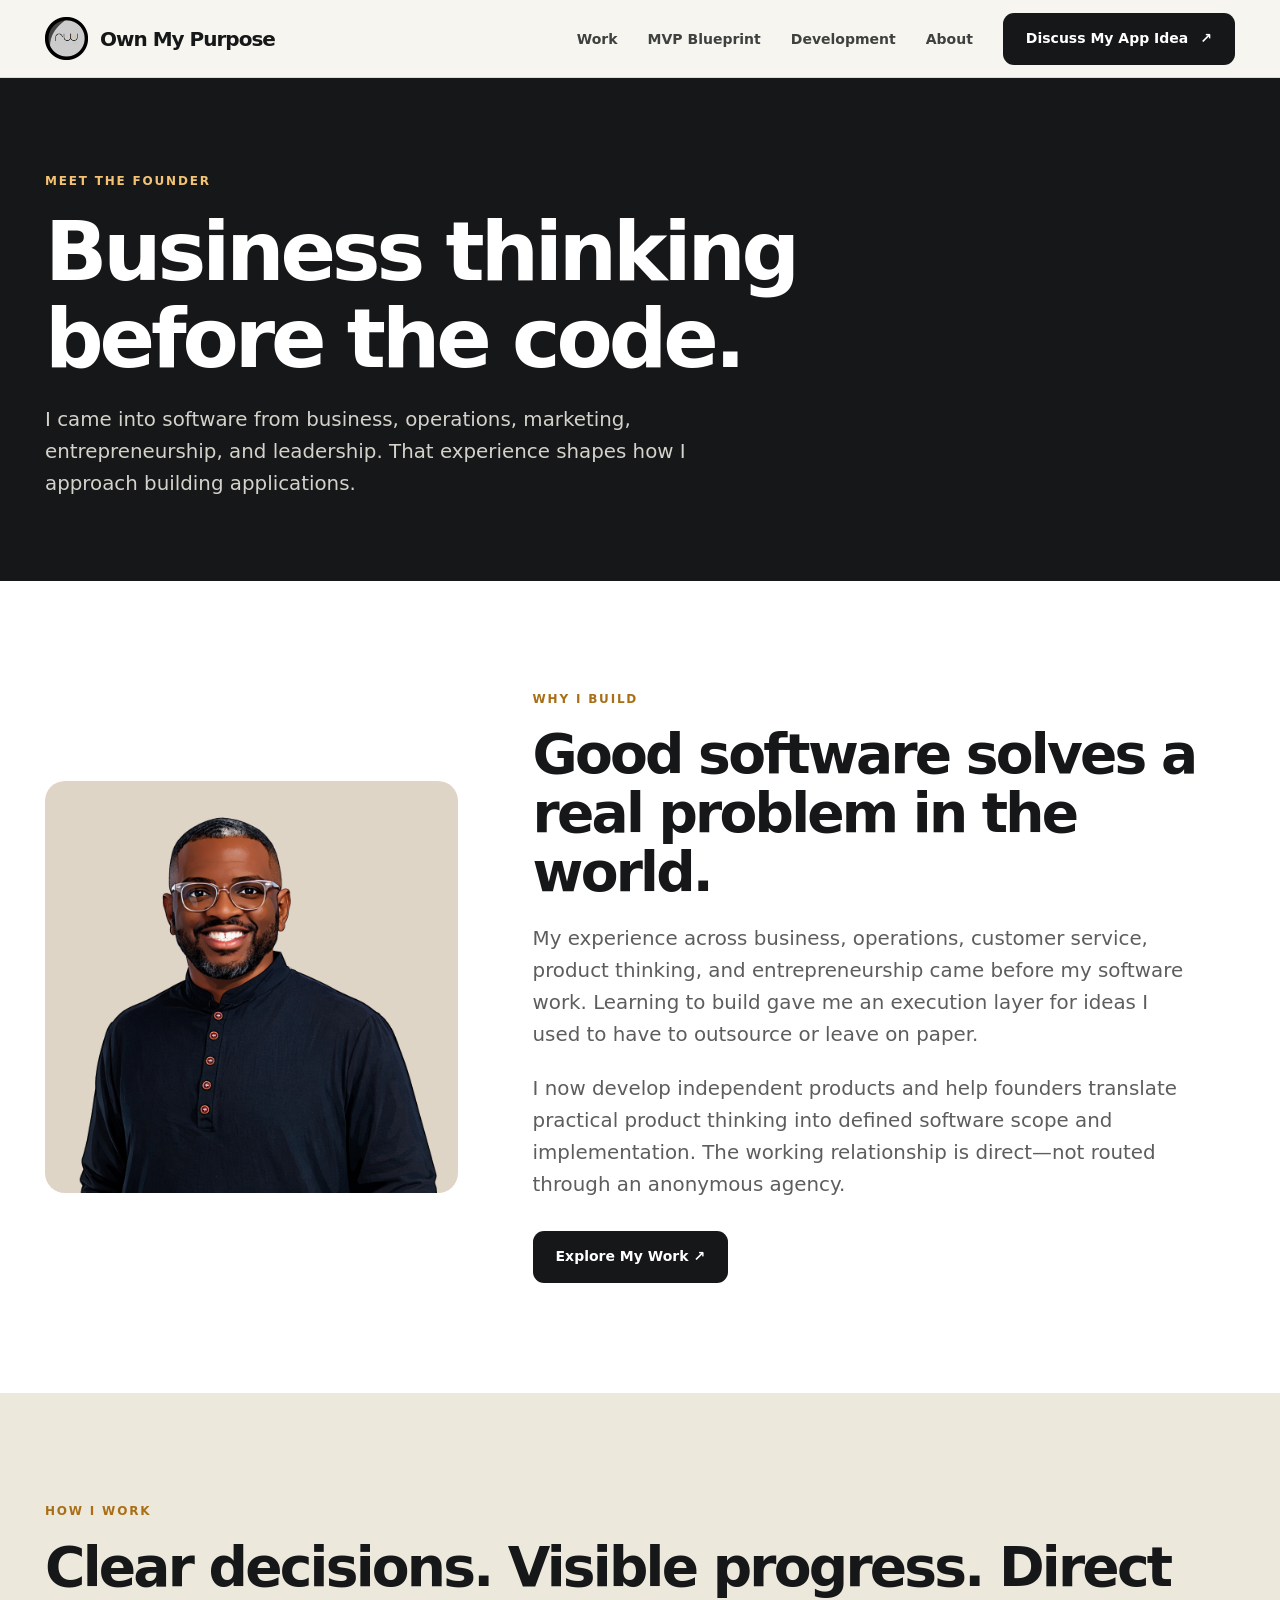
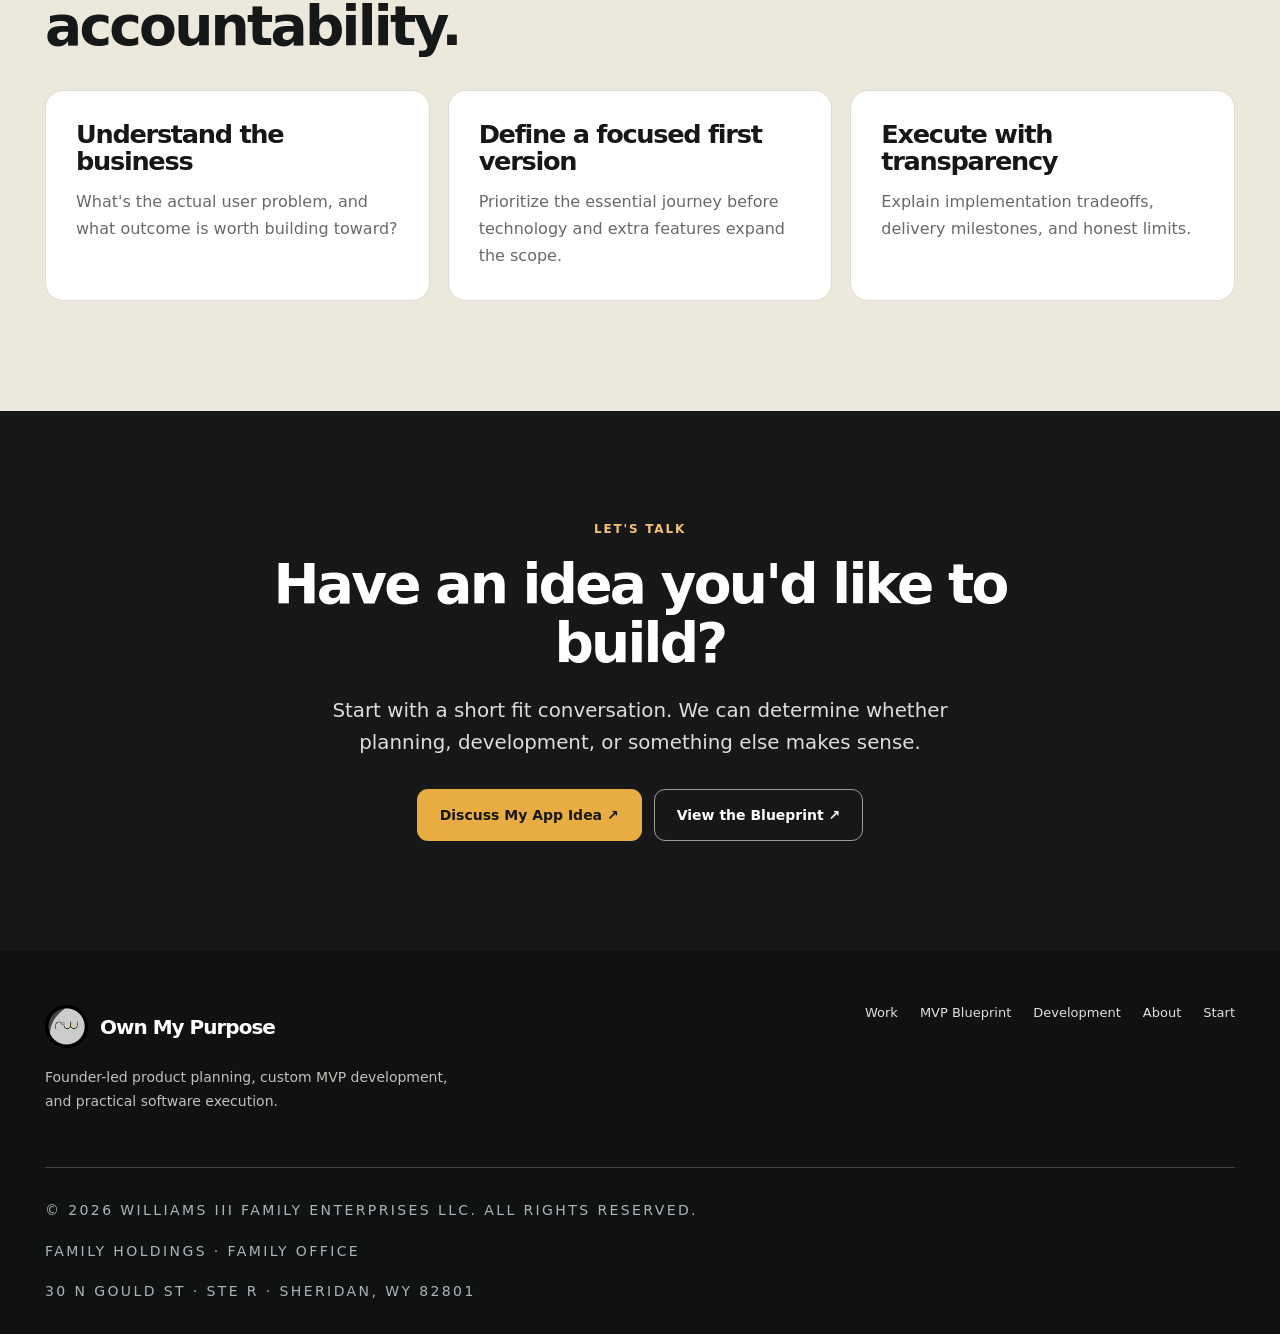
==== about/index.html @ d9aa2606 "feat: add Williams III Family Enterprises legal footer across all pages" ====
<!doctype html>
<html lang="en"><head>
<meta charset="utf-8"><meta name="viewport" content="width=device-width, initial-scale=1">
<title>About the Own My Purpose Founder | Own My Purpose</title><meta name="description" content="Business-oriented software product builder with experience in entrepreneurship, operations, marketing and technical execution.">
<link rel="canonical" href="https://ownmypurpose.io/about/">
<meta property="og:type" content="website"><meta property="og:title" content="About the Own My Purpose Founder | Own My Purpose">
<meta property="og:description" content="Business-oriented software product builder with experience in entrepreneurship, operations, marketing and technical execution."><meta property="og:url" content="https://ownmypurpose.io/about/">
<meta property="og:image" content="https://ownmypurpose.io/images/ownmypurpose-social-preview.png">
<meta property="og:image:alt" content="Own My Purpose software portfolio preview">
<meta name="twitter:card" content="summary_large_image"><meta name="theme-color" content="#161718">
<link rel="icon" type="image/png" href="/images/ownmypurpose-favicon.png"><link rel="apple-touch-icon" href="/images/ownmypurpose-favicon.png">
<link rel="stylesheet" href="/assets/site.css"><script defer src="/assets/site.js"></script></head>
<body><a href="#main" class="skip">Skip to content</a>
<header class="site-header"><div class="wrap header-inner"><a href="/" class="brand" aria-label="Own My Purpose home"><img src="/images/rwiii logo.png" alt="" width="43" height="43">Own My Purpose</a>
<button type="button" class="menu-toggle" aria-controls="main-nav" aria-label="Open navigation" aria-expanded="false" data-menu-toggle>☰</button>
<nav class="nav-links" id="main-nav" data-nav aria-label="Main navigation"><a href="/work/">Work</a><a href="/mvp-blueprint/">MVP Blueprint</a><a href="/mvp-development/">Development</a><a href="/about/" aria-current="page">About</a><a class="button button--dark" href="/start/" data-event="primary_cta_click">Discuss My App Idea <span aria-hidden="true">↗</span></a></nav>
</div></header><main id="main"><section class="page-hero"><div class="wrap"><p class="eyebrow eyebrow--light">Meet the founder</p><h1>Business thinking before the code.</h1><p class="lead lead--light">I came into software from business, operations, marketing, entrepreneurship, and leadership. That experience shapes how I approach building applications.</p></div></section><section class="section section--white"><div class="wrap founder-split"><div class="founder-photo" style="background:#dfd5c7"><img src="/images/Rob Cartoon 1024x1024.png" alt="Illustrated portrait of the Own My Purpose founder" width="1024" height="1024"></div><div><p class="eyebrow">Why I build</p><h2>Good software solves a real problem in the world.</h2><p class="lead">My experience across business, operations, customer service, product thinking, and entrepreneurship came before my software work. Learning to build gave me an execution layer for ideas I used to have to outsource or leave on paper.</p><p class="lead">I now develop independent products and help founders translate practical product thinking into defined software scope and implementation. The working relationship is direct—not routed through an anonymous agency.</p><div class="actions"><a class="button button--dark" href="/work/">Explore My Work ↗</a></div></div></div></section><section class="section section--cream"><div class="wrap"><p class="eyebrow">How I work</p><h2>Clear decisions. Visible progress. Direct accountability.</h2><div class="grid-3" style="margin-top:34px"><article class="panel"><h3>Understand the business</h3><p>What's the actual user problem, and what outcome is worth building toward?</p></article><article class="panel"><h3>Define a focused first version</h3><p>Prioritize the essential journey before technology and extra features expand the scope.</p></article><article class="panel"><h3>Execute with transparency</h3><p>Explain implementation tradeoffs, delivery milestones, and honest limits.</p></article></div></div></section><section class="final-cta"><div class="wrap"><p class="eyebrow eyebrow--light">Let's talk</p><h2>Have an idea you'd like to build?</h2><p class="lead lead--light" style="margin-inline:auto">Start with a short fit conversation. We can determine whether planning, development, or something else makes sense.</p><div class="actions"><a class="button button--gold" href="/start/">Discuss My App Idea ↗</a><a class="button button--line" href="/mvp-blueprint/">View the Blueprint ↗</a></div></div></section></main><footer class="footer"><div class="wrap"><div class="footer-top"><div><a href="/" class="brand"><img src="/images/rwiii logo.png" alt="" width="43" height="43">Own My Purpose</a><p>Founder-led product planning, custom MVP development, and practical software execution.</p></div><nav class="footer-nav" aria-label="Footer navigation"><a href="/work/">Work</a><a href="/mvp-blueprint/">MVP Blueprint</a><a href="/mvp-development/">Development</a><a href="/about/">About</a><a href="/start/">Start</a></nav></div><div class="footer-legal" aria-label="Company legal information"><p>© 2026 WILLIAMS III FAMILY ENTERPRISES LLC. ALL RIGHTS RESERVED.</p><p>FAMILY HOLDINGS · FAMILY OFFICE</p><p>30 N GOULD ST · STE R · SHERIDAN, WY 82801</p></div></div></footer></body></html>
---- assets/site.css ----
:root{color-scheme:light;--ink:#161718;--coal:#222426;--muted:#686a69;--paper:#f7f5ef;--cream:#ede8dc;--white:#fff;--gold:#e8ac42;--gold-dark:#a86f16;--line:#dddcd5;--radius:18px;--max:1190px}
*{box-sizing:border-box}html{scroll-behavior:smooth}body{margin:0;background:var(--paper);color:var(--ink);font-family:Inter,"Segoe UI",system-ui,-apple-system,sans-serif;-webkit-font-smoothing:antialiased}a{color:inherit}img{max-width:100%;display:block}button,input,select,textarea{font:inherit}button,a{-webkit-tap-highlight-color:transparent}button{cursor:pointer}.wrap{width:min(var(--max),calc(100% - 56px));margin-inline:auto}.skip{position:absolute;left:12px;top:-100px;background:var(--gold);padding:10px;z-index:100}.skip:focus{top:12px}
.site-header{background:rgba(247,245,239,.97);border-bottom:1px solid var(--line);position:sticky;top:0;z-index:40;backdrop-filter:blur(16px)}.header-inner{min-height:77px;display:flex;align-items:center;gap:24px;justify-content:space-between}.brand{text-decoration:none;display:inline-flex;align-items:center;gap:12px;font-weight:850;letter-spacing:-.05em;white-space:nowrap;font-size:20px}.brand img{width:43px;height:43px;object-fit:contain}.nav-links{display:flex;align-items:center;gap:30px}.nav-links>a:not(.button){text-decoration:none;font-size:14px;font-weight:660;color:#3f4140}.nav-links>a:hover:not(.button){color:var(--gold-dark)}.menu-toggle{display:none;background:transparent;border:1px solid var(--line);border-radius:11px;min-height:43px;min-width:43px}
.button{display:inline-flex;align-items:center;justify-content:center;gap:12px;min-height:52px;padding:12px 22px;border-radius:11px;text-decoration:none;font-weight:800;font-size:14px;border:1px solid transparent;transition:transform .2s,background .2s,border-color .2s,box-shadow .2s;line-height:1.25;text-align:center}.button:hover{transform:translateY(-2px)}.button:focus-visible,.menu-toggle:focus-visible,a:focus-visible,summary:focus-visible{outline:3px solid #c08a33;outline-offset:3px}.button--gold{background:var(--gold);color:#161718}.button--gold:hover{background:#f0bb5b;box-shadow:0 12px 24px #0002}.button--dark{background:var(--ink);color:white}.button--line{border-color:#9e9c96;background:transparent;color:inherit}.button--small{min-height:43px;padding:9px 16px;font-size:13px}.text-link{font-size:14px;font-weight:750;text-decoration:none;border-bottom:1px solid currentColor;display:inline-flex;gap:8px;padding-bottom:4px}.text-link:hover{color:var(--gold-dark)}
.eyebrow{font-size:12px;line-height:1.4;font-weight:850;letter-spacing:.15em;text-transform:uppercase;color:var(--gold-dark);margin:0 0 18px}.eyebrow--light{color:#f3c373}.headline{font-size:clamp(3.3rem,7vw,6.1rem);letter-spacing:-.071em;line-height:.99;max-width:870px;font-weight:870;margin:0}.headline .accent{color:var(--gold)}h1,h2,h3{letter-spacing:-.05em;margin:0;line-height:1.07}h2{font-size:clamp(2.1rem,4.3vw,3.9rem);font-weight:830}h3{font-size:clamp(1.28rem,2vw,1.65rem);font-weight:800}p{line-height:1.67}.lead{font-size:clamp(1.05rem,1.55vw,1.24rem);line-height:1.62;max-width:660px;color:#5c5e5c;margin:21px 0 0}.lead--light{color:#dddcd7}.fine{font-size:13px;color:var(--muted);line-height:1.55}.fine--light{color:#c4c3be}.actions{display:flex;gap:12px;flex-wrap:wrap;align-items:center;margin-top:30px}.section{padding:110px 0}.section--white{background:var(--white)}.section--cream{background:var(--cream)}.section--dark{background:var(--ink);color:white}.section-head{display:flex;justify-content:space-between;align-items:end;gap:35px;margin-bottom:36px}.section-head .lead{max-width:480px}.section-intro{max-width:810px;margin-bottom:38px}.section-intro .lead{max-width:720px}.muted{color:var(--muted)}.kicker-line{height:1px;background:var(--line);margin:28px 0}.pill{display:inline-flex;align-items:center;gap:7px;font-weight:750;border-radius:100px;background:#282c2c;padding:8px 12px;color:#f5eee2;font-size:12px}
.hero{background:var(--ink);color:white;position:relative;overflow:hidden;padding:106px 0 94px}.hero:before{content:"";position:absolute;width:660px;height:660px;right:-250px;top:-240px;border:1px solid #e9b75938;border-radius:50%;box-shadow:0 0 0 120px #e9b75908,0 0 0 240px #e9b75905;pointer-events:none}.hero-inner{position:relative;display:grid;grid-template-columns:1.15fr .85fr;align-items:center;gap:70px}.hero .headline{font-size:clamp(3.5rem,6.1vw,6.25rem)}.hero .lead{color:#c3c4c0}.hero .fine{margin-top:16px}.hero-proof{margin-top:36px;border-top:1px solid #474746;padding-top:18px;color:#dbd8d0;font-size:13px;display:flex;gap:20px;flex-wrap:wrap}.hero-proof strong{color:white}.hero-art{position:relative;min-height:535px;display:flex;align-items:center;justify-content:center}.art-frame{width:100%;border:1px solid #575550;border-radius:19px;background:linear-gradient(165deg,#313335,#202222 65%);box-shadow:0 35px 75px #0007;overflow:hidden;transform:rotate(2deg)}.art-toolbar{height:42px;border-bottom:1px solid #4a4c4b;display:flex;align-items:center;gap:7px;padding:0 20px}.art-dot{width:8px;height:8px;border-radius:100%;background:#777b78}.art-dot:nth-child(1){background:#df816a}.art-dot:nth-child(2){background:#e9c276}.art-dot:nth-child(3){background:#7cb89b}.art-content{padding:26px}.art-card{padding:17px;background:#eae9e1;color:#202223;border-radius:10px;box-shadow:0 15px 30px #0004}.art-card--gold{background:#f1b74f}.art-title{font-size:14px;font-weight:850;letter-spacing:-.02em}.art-caption{font-size:11px;opacity:.68;margin:5px 0 0}.art-stack{display:grid;grid-template-columns:repeat(2,1fr);gap:10px;margin-top:10px}.art-bar{height:7px;background:#d0cec7;border-radius:8px;margin-top:11px}.art-bar.short{width:57%}.art-bars{display:flex;align-items:end;gap:9px;height:83px;margin-top:12px}.art-bars span{background:#cf9442;flex:1;border-radius:6px 6px 2px 2px}.art-bars span:nth-child(1){height:33%}.art-bars span:nth-child(2){height:58%}.art-bars span:nth-child(3){height:42%}.art-bars span:nth-child(4){height:86%}.art-bars span:nth-child(5){height:68%}.art-bars span:nth-child(6){height:100%}.art-floating{position:absolute;right:-20px;bottom:16px;background:var(--gold);color:var(--ink);padding:15px 20px;border-radius:10px;font-weight:850;box-shadow:0 12px 30px #0006;font-size:13px;transform:rotate(-4deg)}.art-label{font-size:11px;font-weight:700;text-transform:uppercase;letter-spacing:.13em;color:#d3c7a9;margin-bottom:13px}
.grid-3{display:grid;grid-template-columns:repeat(3,minmax(0,1fr));gap:18px}.grid-2{display:grid;grid-template-columns:repeat(2,minmax(0,1fr));gap:22px}.panel{border:1px solid var(--line);border-radius:var(--radius);background:white;padding:30px;min-width:0}.panel .num{font-size:12px;font-weight:850;color:var(--gold-dark);letter-spacing:.1em;margin-bottom:22px}.panel p{color:var(--muted);margin:14px 0 0}.panel--dark{background:#2a2c2b;border-color:#4d4e4b;color:white}.panel--dark p{color:#c7c8c3}.icon-square{width:45px;height:45px;display:grid;place-items:center;border-radius:12px;background:#f7ebd1;color:#664716;font-size:23px;margin-bottom:22px}.feature-list{padding:0;margin:24px 0;list-style:none}.feature-list li{padding:10px 0 10px 24px;position:relative;border-bottom:1px solid #e9e6df;font-size:15px}.feature-list li:before{content:"✓";position:absolute;left:0;color:#98651c;font-weight:900}
.quote-section{background:#efe8d7}.quote-card{display:flex;justify-content:space-between;gap:45px;align-items:center}.quote-card .lead{max-width:540px}
.work-grid{display:grid;grid-template-columns:repeat(3,minmax(0,1fr));gap:20px}.work-card{background:#fff;border:1px solid var(--line);border-radius:20px;overflow:hidden;display:flex;flex-direction:column}.work-visual{min-height:250px;padding:22px;display:flex;align-items:center;justify-content:center;position:relative;overflow:hidden}.work-visual--cleanr{background:#dcece3}.work-visual--paws{background:#e9dfd1}.work-visual--kinex{background:#262d36}.work-visual--knt{background:#dce9f6}.work-visual--maatra{background:#e7ecf2}.work-visual--re{background:#e6e5e0}.ui-sample{background:#fff;border:1px solid #cccfc8;padding:17px;border-radius:13px;width:100%;max-width:270px;box-shadow:0 24px 45px #0002;transform:rotate(-3deg)}.ui-sample--dark{background:#343d47;color:#fff;border-color:#475361;transform:rotate(2deg)}.ui-sample .mini-eyebrow{font-size:10px;font-weight:900;letter-spacing:.1em;text-transform:uppercase;color:#a3752c}.ui-sample--dark .mini-eyebrow{color:#f1c16e}.ui-sample .mini-title{font-size:17px;font-weight:850;line-height:1.15;margin:8px 0 14px;letter-spacing:-.03em}.ui-sample .mini-line{height:8px;background:#e3e4df;border-radius:10px;margin:7px 0}.ui-sample--dark .mini-line{background:#505d67}.ui-sample .mini-line:last-child{width:68%}.ui-sample .mini-row{border-top:1px solid #ddd;padding-top:12px;margin-top:14px;display:flex;gap:8px}.ui-sample .mini-tag{border-radius:7px;background:#e9b759;padding:6px 9px;font-size:10px;font-weight:800;color:#232323}.visual-disclaimer{position:absolute;bottom:9px;right:11px;font-size:10px;color:#434b48;background:#ffffffb3;border-radius:5px;padding:4px 6px}.work-visual--kinex .visual-disclaimer{color:white;background:#0007}.work-body{padding:27px;display:flex;flex:1;flex-direction:column}.work-body h3{margin:12px 0}.work-body p{font-size:15px;color:var(--muted);margin:0 0 22px}.work-body .text-link{margin-top:auto;align-self:flex-start}.work-type{font-size:11px;letter-spacing:.13em;text-transform:uppercase;font-weight:850;color:#916223}.work-tags{display:flex;gap:7px;flex-wrap:wrap;margin-top:15px}.work-tags span{font-size:11px;border:1px solid var(--line);border-radius:8px;padding:6px 8px;color:#5d5e5a}
.offer-layout{display:grid;grid-template-columns:1fr 1fr;gap:36px;align-items:center}.price-panel{background:#fff;border:1px solid #d1cec4;border-radius:23px;padding:36px;box-shadow:0 25px 65px #2b241314}.price{font-size:clamp(3.2rem,6vw,5.5rem);font-weight:900;letter-spacing:-.075em;line-height:1.1;margin:8px 0}.offer-band{background:var(--gold);color:#231d13;font-weight:850;display:inline-block;font-size:11px;letter-spacing:.08em;text-transform:uppercase;border-radius:40px;padding:8px 13px}.offer-actions{margin-top:23px}.price-panel .fine{margin-top:14px}.steps{display:grid;grid-template-columns:repeat(4,minmax(0,1fr));gap:24px;counter-reset:step}.step{padding-top:20px;border-top:2px solid #c0bdb4}.step .step-num{font-size:15px;color:var(--gold-dark);font-weight:850}.step h3{font-size:25px;margin:18px 0 10px}.step p{font-size:15px;color:var(--muted)}
.founder-split{display:grid;grid-template-columns:.74fr 1.26fr;gap:75px;align-items:center}.founder-photo{background:#3a3937;border-radius:20px;min-height:410px;overflow:hidden;display:flex;align-items:end;justify-content:center}.founder-photo img{width:100%;height:100%;max-height:520px;object-fit:contain;object-position:center bottom}.founder-points{display:grid;grid-template-columns:1fr 1fr;gap:12px;margin-top:24px}.founder-points span{padding:13px 14px;border:1px solid #636362;border-radius:10px;font-size:13px;color:#f6efe4}
.faq-list{max-width:850px;margin:35px auto 0}.faq-list details{border-bottom:1px solid var(--line);padding:20px 0}.faq-list summary{cursor:pointer;list-style:none;display:flex;justify-content:space-between;gap:20px;align-items:center;font-weight:800;font-size:17px;line-height:1.4}.faq-list summary::-webkit-details-marker{display:none}.faq-list summary:after{content:"+";font-size:26px;color:#946420;font-weight:500}.faq-list details[open] summary:after{content:"−"}.faq-list p{color:var(--muted);margin:15px 0 4px;max-width:750px}
.final-cta{text-align:center;padding:110px 0;background:var(--ink);color:white}.final-cta h2{max-width:760px;margin-inline:auto}.final-cta .lead{margin:22px auto 0;color:#ddd}.final-cta .actions{justify-content:center}.footer{background:#101111;color:#c1c1bb;padding:54px 0 30px}.footer-top{display:flex;justify-content:space-between;align-items:start;gap:28px;border-bottom:1px solid #444;padding-bottom:40px}.footer .brand{color:#fff}.footer p{font-size:14px;max-width:410px}.footer-nav{display:flex;gap:22px;flex-wrap:wrap}.footer-nav a{text-decoration:none;color:#e0e0db;font-size:13px}.footer-nav a:hover{color:var(--gold)}.footer-bottom{display:flex;justify-content:space-between;gap:15px;padding-top:24px;font-size:12px}
.page-hero{padding:95px 0 80px;background:var(--ink);color:white}.page-hero h1{font-size:clamp(3.2rem,6.4vw,5.6rem);max-width:940px}.page-hero .lead{color:#d3d2cb}.page-hero--cream{background:var(--cream);color:var(--ink)}.page-hero--cream .lead{color:#5b5e5a}.split{display:grid;grid-template-columns:1fr 1fr;align-items:start;gap:50px}.note-card{background:#f6f1e7;border:1px solid #dfd4c2;border-radius:15px;padding:23px}.note-card p{margin:5px 0 0}.bullet-strong{padding-left:20px}.bullet-strong li{padding-bottom:12px;line-height:1.65}.story-metric{font-size:42px;font-weight:850;letter-spacing:-.05em}.story-label{font-size:13px;text-transform:uppercase;letter-spacing:.1em;color:var(--muted)}
.start-options{display:grid;grid-template-columns:repeat(3,1fr);gap:15px}.start-option{border:1px solid var(--line);border-radius:15px;background:white;padding:24px;display:flex;flex-direction:column}.start-option h3{font-size:22px}.start-option p{color:var(--muted);font-size:14px}.start-option a{margin-top:auto}.form-guide{padding:30px;border:1px solid var(--line);border-radius:16px;background:white}.form-guide ol{line-height:1.8;margin:12px 0 24px;padding-left:22px}.form-guide li{padding:5px 0}.callout{border-left:4px solid var(--gold);padding:16px 22px;background:#f8f3e9;margin-top:22px}.callout p{margin:0;color:#52544f}.case-cols{display:grid;grid-template-columns:1.15fr .85fr;gap:48px}.case-cols h2{font-size:clamp(2rem,3vw,3.1rem)}.case-facts{background:white;border:1px solid var(--line);border-radius:16px;padding:28px}.case-facts div{padding:13px 0;border-bottom:1px solid var(--line)}.case-facts div:last-child{border:0}.case-facts strong{display:block;font-size:13px}.case-facts span{font-size:14px;color:var(--muted)}.inline-pill{font-size:12px;font-weight:750;background:#e9e1d1;color:#5a4624;border-radius:7px;padding:6px 9px;display:inline-block}
@media(max-width:1040px){.nav-links{gap:17px}.hero-inner{gap:35px}.hero-art{min-height:420px}.work-grid{grid-template-columns:repeat(2,1fr)}.grid-3{grid-template-columns:repeat(2,1fr)}.offer-layout{gap:30px}}
@media(max-width:760px){.wrap{width:min(100% - 36px,var(--max))}.section{padding:75px 0}.header-inner{min-height:68px}.menu-toggle{display:block}.nav-links{display:none;position:absolute;top:68px;left:0;right:0;padding:20px 18px 28px;background:var(--paper);border-bottom:1px solid var(--line);box-shadow:0 18px 28px #0002;flex-direction:column;align-items:stretch;gap:10px}.nav-links.is-open{display:flex}.nav-links>a:not(.button){padding:12px 6px}.nav-links .button{width:100%}.brand{font-size:18px}.brand img{width:38px;height:38px}.hero{padding:78px 0 70px}.hero-inner,.offer-layout,.founder-split,.split,.case-cols{grid-template-columns:1fr}.hero-inner{gap:12px}.hero-art{min-height:330px}.hero .headline,.headline{font-size:clamp(3.1rem,11vw,4.8rem)}.hero .lead{font-size:17px}.art-frame{max-width:480px;transform:none}.art-floating{right:0;bottom:0;transform:none}.grid-3,.grid-2,.work-grid,.start-options{grid-template-columns:1fr}.section-head{display:block}.quote-card{display:block}.quote-card .actions{margin-top:28px}.steps{grid-template-columns:repeat(2,1fr)}.founder-photo{max-width:390px;min-height:290px}.footer-top,.footer-bottom{flex-direction:column}.page-hero{padding:75px 0}.page-hero h1{font-size:clamp(3.0rem,10vw,4.8rem)}.price-panel{padding:25px}}
@media(max-width:430px){.wrap{width:calc(100% - 30px)}.hero .headline,.headline{font-size:clamp(2.75rem,12vw,3.8rem)}.button{width:100%}.actions{align-items:stretch;flex-direction:column}.steps{grid-template-columns:1fr}.founder-points{grid-template-columns:1fr}.hero-art{min-height:300px}.art-content{padding:16px}.art-floating{font-size:11px}.footer-nav{gap:14px}}
@media(prefers-reduced-motion:reduce){html{scroll-behavior:auto}*,*:before,*:after{animation-duration:.01ms!important;transition-duration:.01ms!important;scroll-behavior:auto!important}.art-frame,.ui-sample{transform:none!important}}


/* Sitewide Williams III Family Enterprises legal imprint */
.footer-legal{display:grid;gap:16px;padding-top:30px;margin-top:0;color:#adb4bb;letter-spacing:.15em;text-transform:uppercase}
.footer .footer-legal p{font-size:clamp(12px,1.1vw,14px);line-height:1.75;max-width:none;margin:0;font-weight:500;overflow-wrap:anywhere}
@media(max-width:760px){.footer-legal{gap:20px;letter-spacing:.11em;padding-top:28px}.footer .footer-legal p{font-size:12px;line-height:1.8}}
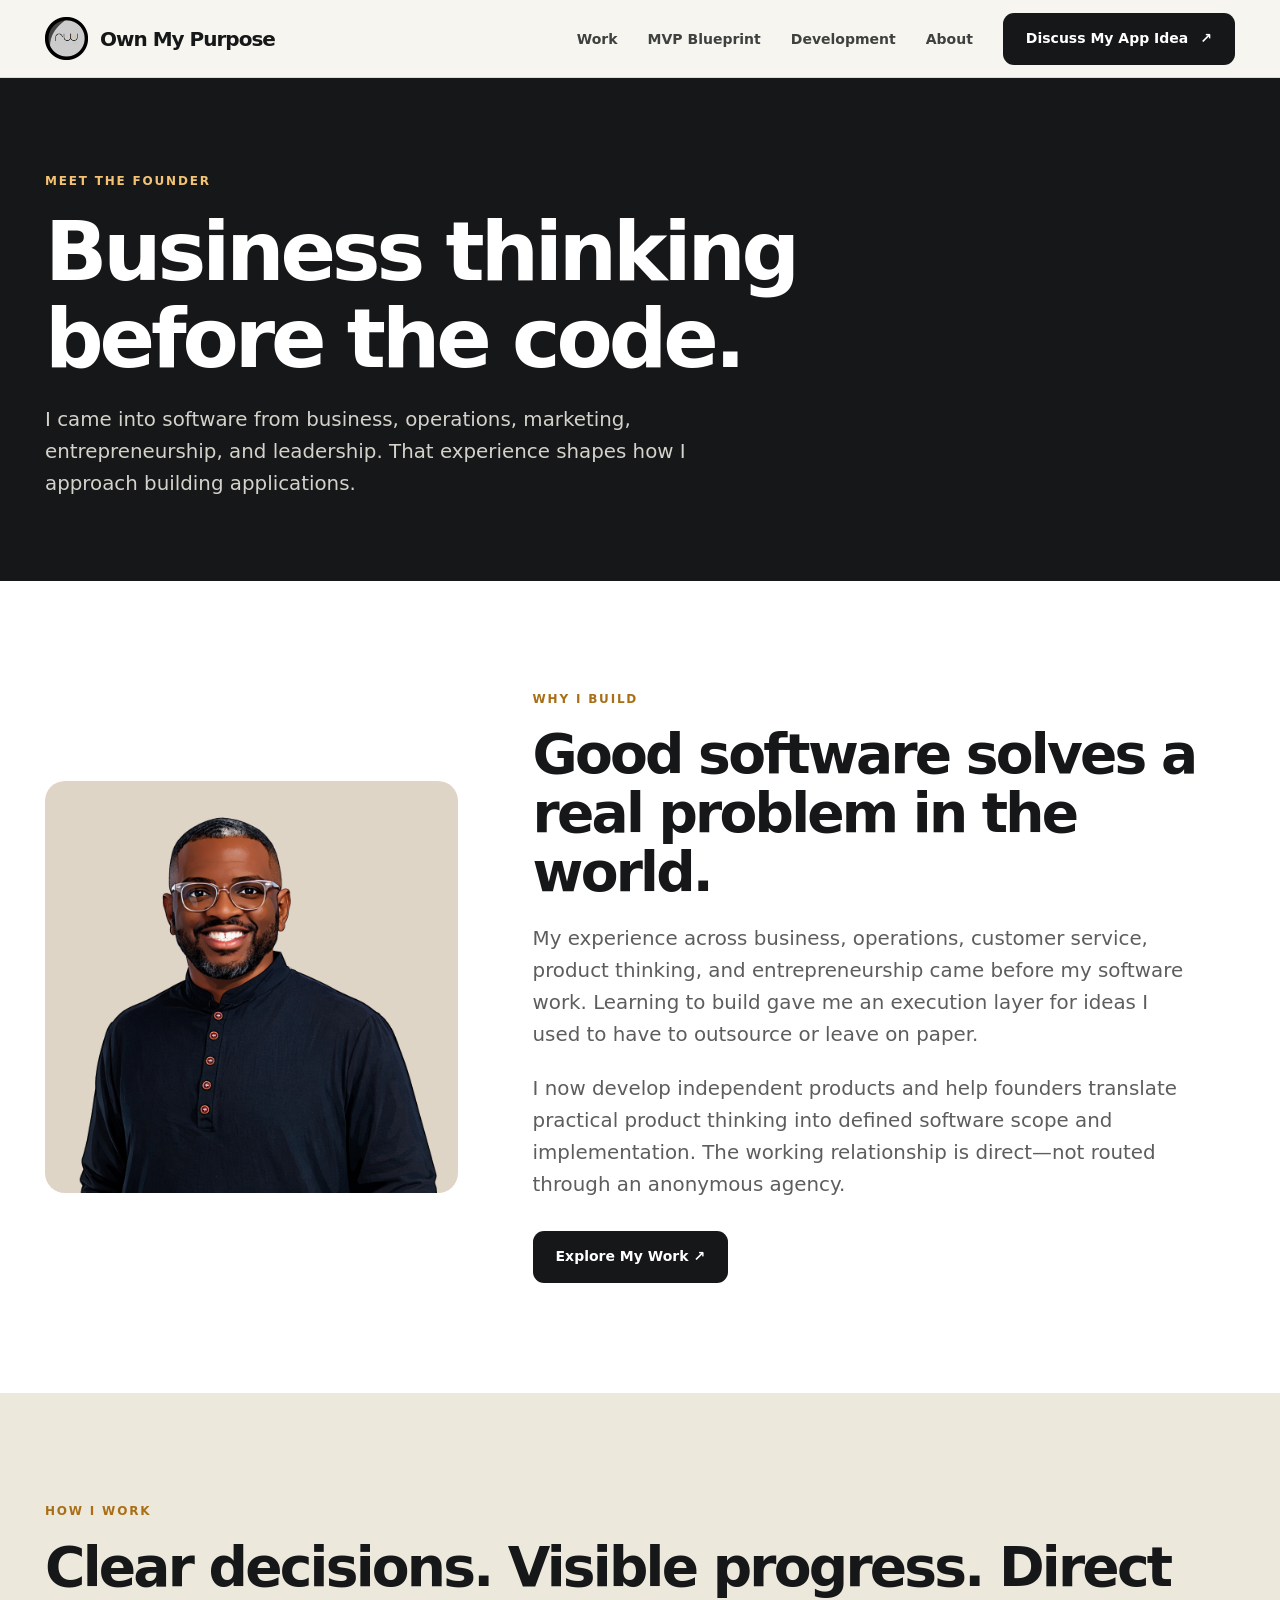
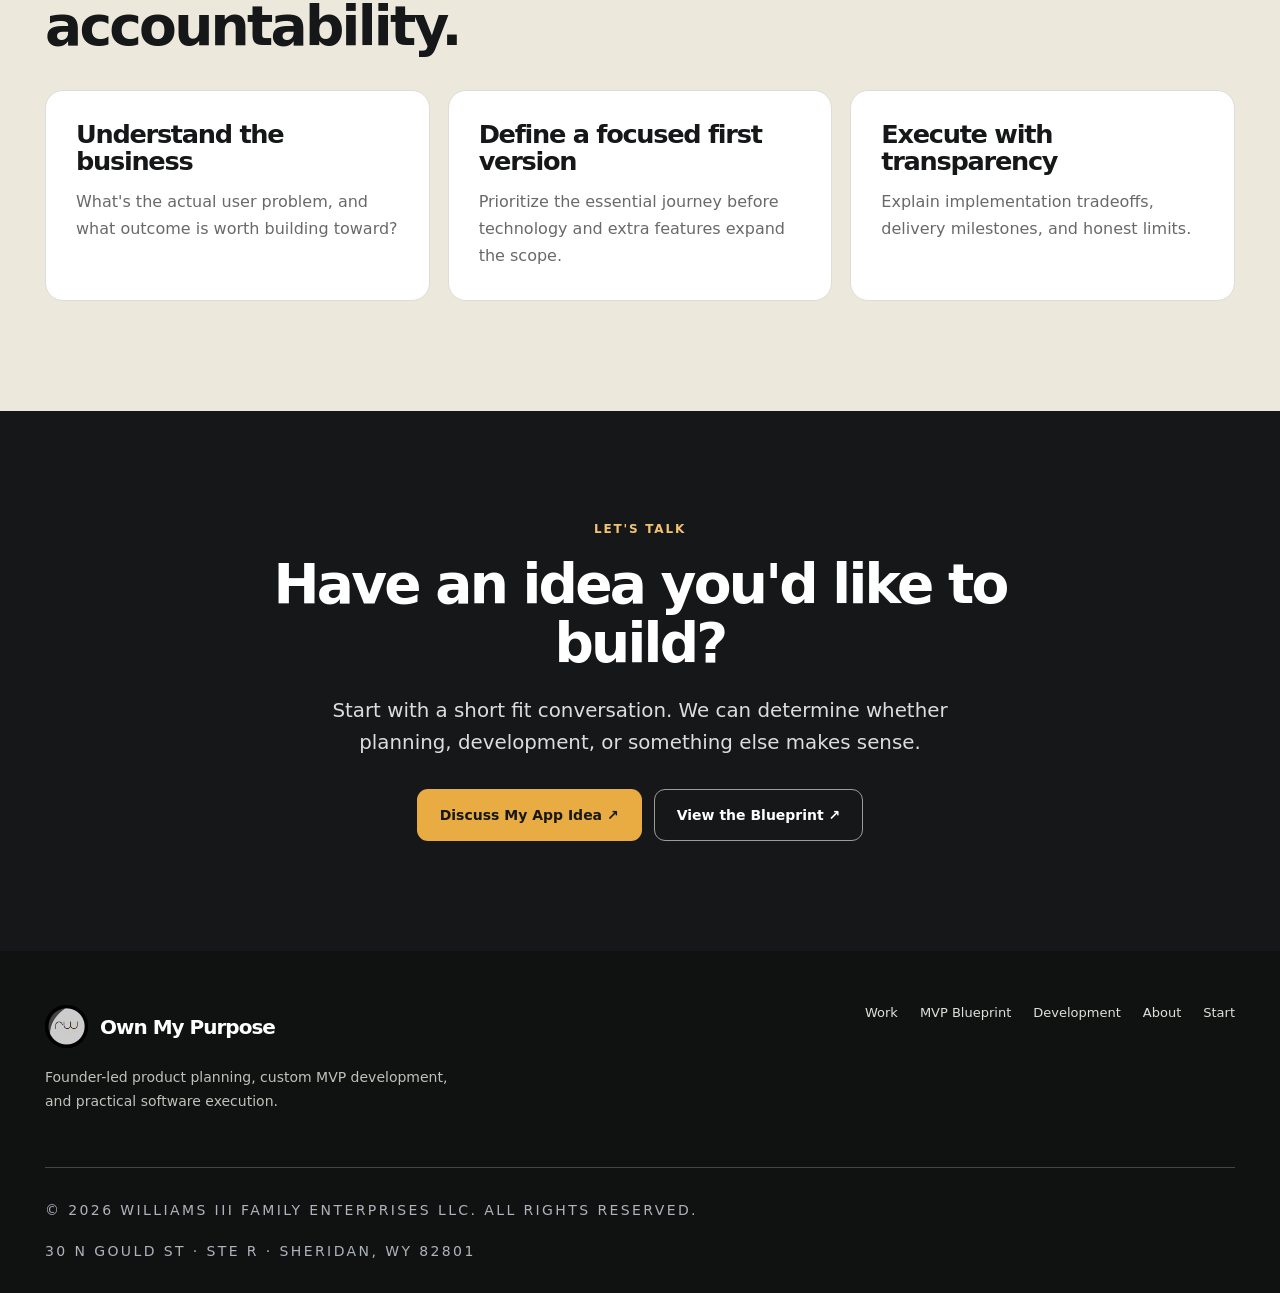
==== commit 095514b0: "chore: remove family holdings descriptor from studio footer" ====
--- a/about/index.html
+++ b/about/index.html
@@ -14,4 +14,4 @@
 <header class="site-header"><div class="wrap header-inner"><a href="/" class="brand" aria-label="Own My Purpose home"><img src="/images/rwiii logo.png" alt="" width="43" height="43">Own My Purpose</a>
 <button type="button" class="menu-toggle" aria-controls="main-nav" aria-label="Open navigation" aria-expanded="false" data-menu-toggle>☰</button>
 <nav class="nav-links" id="main-nav" data-nav aria-label="Main navigation"><a href="/work/">Work</a><a href="/mvp-blueprint/">MVP Blueprint</a><a href="/mvp-development/">Development</a><a href="/about/" aria-current="page">About</a><a class="button button--dark" href="/start/" data-event="primary_cta_click">Discuss My App Idea <span aria-hidden="true">↗</span></a></nav>
-</div></header><main id="main"><section class="page-hero"><div class="wrap"><p class="eyebrow eyebrow--light">Meet the founder</p><h1>Business thinking before the code.</h1><p class="lead lead--light">I came into software from business, operations, marketing, entrepreneurship, and leadership. That experience shapes how I approach building applications.</p></div></section><section class="section section--white"><div class="wrap founder-split"><div class="founder-photo" style="background:#dfd5c7"><img src="/images/Rob Cartoon 1024x1024.png" alt="Illustrated portrait of the Own My Purpose founder" width="1024" height="1024"></div><div><p class="eyebrow">Why I build</p><h2>Good software solves a real problem in the world.</h2><p class="lead">My experience across business, operations, customer service, product thinking, and entrepreneurship came before my software work. Learning to build gave me an execution layer for ideas I used to have to outsource or leave on paper.</p><p class="lead">I now develop independent products and help founders translate practical product thinking into defined software scope and implementation. The working relationship is direct—not routed through an anonymous agency.</p><div class="actions"><a class="button button--dark" href="/work/">Explore My Work ↗</a></div></div></div></section><section class="section section--cream"><div class="wrap"><p class="eyebrow">How I work</p><h2>Clear decisions. Visible progress. Direct accountability.</h2><div class="grid-3" style="margin-top:34px"><article class="panel"><h3>Understand the business</h3><p>What's the actual user problem, and what outcome is worth building toward?</p></article><article class="panel"><h3>Define a focused first version</h3><p>Prioritize the essential journey before technology and extra features expand the scope.</p></article><article class="panel"><h3>Execute with transparency</h3><p>Explain implementation tradeoffs, delivery milestones, and honest limits.</p></article></div></div></section><section class="final-cta"><div class="wrap"><p class="eyebrow eyebrow--light">Let's talk</p><h2>Have an idea you'd like to build?</h2><p class="lead lead--light" style="margin-inline:auto">Start with a short fit conversation. We can determine whether planning, development, or something else makes sense.</p><div class="actions"><a class="button button--gold" href="/start/">Discuss My App Idea ↗</a><a class="button button--line" href="/mvp-blueprint/">View the Blueprint ↗</a></div></div></section></main><footer class="footer"><div class="wrap"><div class="footer-top"><div><a href="/" class="brand"><img src="/images/rwiii logo.png" alt="" width="43" height="43">Own My Purpose</a><p>Founder-led product planning, custom MVP development, and practical software execution.</p></div><nav class="footer-nav" aria-label="Footer navigation"><a href="/work/">Work</a><a href="/mvp-blueprint/">MVP Blueprint</a><a href="/mvp-development/">Development</a><a href="/about/">About</a><a href="/start/">Start</a></nav></div><div class="footer-legal" aria-label="Company legal information"><p>© 2026 WILLIAMS III FAMILY ENTERPRISES LLC. ALL RIGHTS RESERVED.</p><p>FAMILY HOLDINGS · FAMILY OFFICE</p><p>30 N GOULD ST · STE R · SHERIDAN, WY 82801</p></div></div></footer></body></html>+</div></header><main id="main"><section class="page-hero"><div class="wrap"><p class="eyebrow eyebrow--light">Meet the founder</p><h1>Business thinking before the code.</h1><p class="lead lead--light">I came into software from business, operations, marketing, entrepreneurship, and leadership. That experience shapes how I approach building applications.</p></div></section><section class="section section--white"><div class="wrap founder-split"><div class="founder-photo" style="background:#dfd5c7"><img src="/images/Rob Cartoon 1024x1024.png" alt="Illustrated portrait of the Own My Purpose founder" width="1024" height="1024"></div><div><p class="eyebrow">Why I build</p><h2>Good software solves a real problem in the world.</h2><p class="lead">My experience across business, operations, customer service, product thinking, and entrepreneurship came before my software work. Learning to build gave me an execution layer for ideas I used to have to outsource or leave on paper.</p><p class="lead">I now develop independent products and help founders translate practical product thinking into defined software scope and implementation. The working relationship is direct—not routed through an anonymous agency.</p><div class="actions"><a class="button button--dark" href="/work/">Explore My Work ↗</a></div></div></div></section><section class="section section--cream"><div class="wrap"><p class="eyebrow">How I work</p><h2>Clear decisions. Visible progress. Direct accountability.</h2><div class="grid-3" style="margin-top:34px"><article class="panel"><h3>Understand the business</h3><p>What's the actual user problem, and what outcome is worth building toward?</p></article><article class="panel"><h3>Define a focused first version</h3><p>Prioritize the essential journey before technology and extra features expand the scope.</p></article><article class="panel"><h3>Execute with transparency</h3><p>Explain implementation tradeoffs, delivery milestones, and honest limits.</p></article></div></div></section><section class="final-cta"><div class="wrap"><p class="eyebrow eyebrow--light">Let's talk</p><h2>Have an idea you'd like to build?</h2><p class="lead lead--light" style="margin-inline:auto">Start with a short fit conversation. We can determine whether planning, development, or something else makes sense.</p><div class="actions"><a class="button button--gold" href="/start/">Discuss My App Idea ↗</a><a class="button button--line" href="/mvp-blueprint/">View the Blueprint ↗</a></div></div></section></main><footer class="footer"><div class="wrap"><div class="footer-top"><div><a href="/" class="brand"><img src="/images/rwiii logo.png" alt="" width="43" height="43">Own My Purpose</a><p>Founder-led product planning, custom MVP development, and practical software execution.</p></div><nav class="footer-nav" aria-label="Footer navigation"><a href="/work/">Work</a><a href="/mvp-blueprint/">MVP Blueprint</a><a href="/mvp-development/">Development</a><a href="/about/">About</a><a href="/start/">Start</a></nav></div><div class="footer-legal" aria-label="Company legal information"><p>© 2026 WILLIAMS III FAMILY ENTERPRISES LLC. ALL RIGHTS RESERVED.</p><p>30 N GOULD ST · STE R · SHERIDAN, WY 82801</p></div></div></footer></body></html>
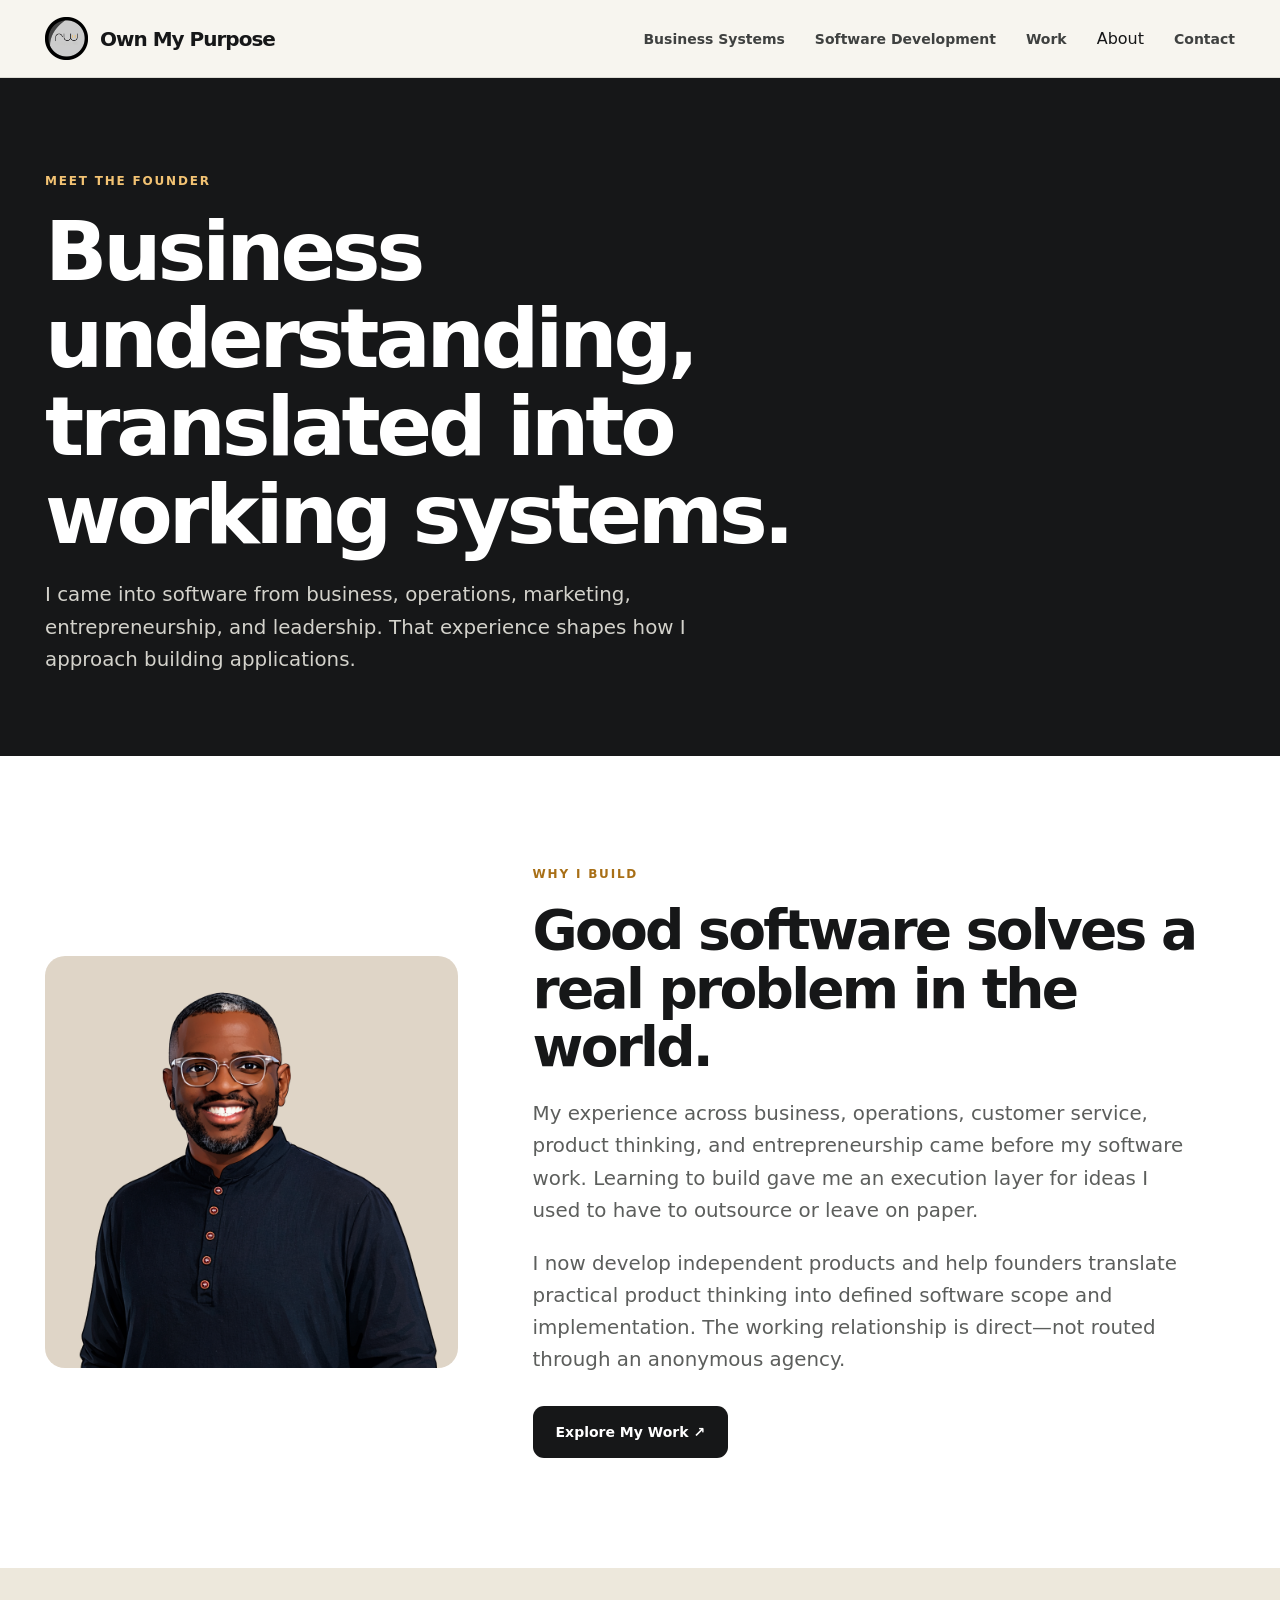
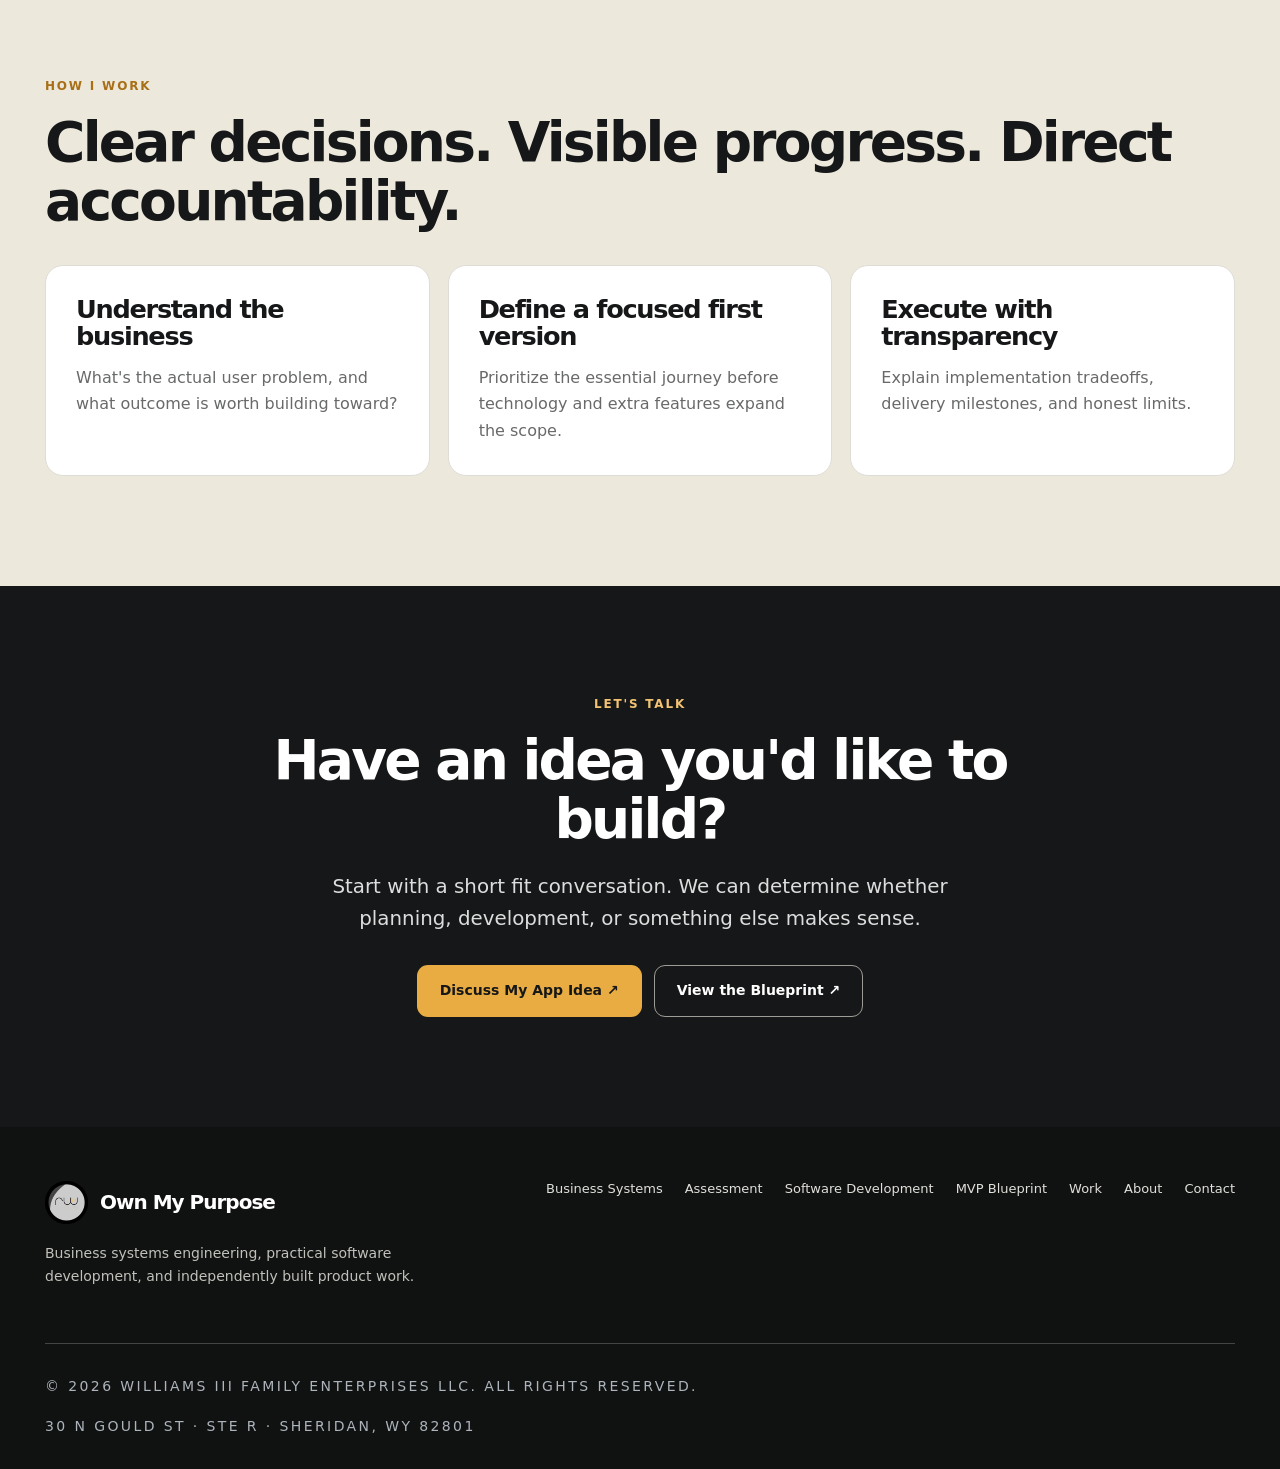
==== commit 871a10e7: "Unify marketing navigation and social metadata: about/index.html" ====
--- a/about/index.html
+++ b/about/index.html
@@ -3,15 +3,12 @@
 <meta charset="utf-8"><meta name="viewport" content="width=device-width, initial-scale=1">
 <title>About the Own My Purpose Founder | Own My Purpose</title><meta name="description" content="Business-oriented software product builder with experience in entrepreneurship, operations, marketing and technical execution.">
 <link rel="canonical" href="https://ownmypurpose.io/about/">
-<meta property="og:type" content="website"><meta property="og:title" content="About the Own My Purpose Founder | Own My Purpose">
-<meta property="og:description" content="Business-oriented software product builder with experience in entrepreneurship, operations, marketing and technical execution."><meta property="og:url" content="https://ownmypurpose.io/about/">
-<meta property="og:image" content="https://ownmypurpose.io/images/ownmypurpose-social-preview.png">
-<meta property="og:image:alt" content="Own My Purpose software portfolio preview">
-<meta name="twitter:card" content="summary_large_image"><meta name="theme-color" content="#161718">
-<link rel="icon" type="image/png" href="/images/ownmypurpose-favicon.png"><link rel="apple-touch-icon" href="/images/ownmypurpose-favicon.png">
-<link rel="stylesheet" href="/assets/site.css"><script defer src="/assets/site.js"></script></head>
+
+
+
+
+
+
+<link rel="stylesheet" href="/assets/site.css"><script defer src="/assets/site.js"></script><meta property="og:type" content="website"><meta property="og:title" content="About the Own My Purpose Founder | Own My Purpose"><meta property="og:description" content="Business-oriented software product builder with experience in entrepreneurship, operations, marketing and technical execution."><meta property="og:url" content="https://ownmypurpose.io/about/"><meta property="og:image" content="https://ownmypurpose.io/images/ownmypurpose-social-preview.png"><meta property="og:image:alt" content="Own My Purpose brand and product work preview"><meta name="twitter:card" content="summary_large_image"><meta name="theme-color" content="#161718"><link rel="icon" type="image/png" href="/images/ownmypurpose-favicon.png"><link rel="apple-touch-icon" href="/images/ownmypurpose-favicon.png"></head>
 <body><a href="#main" class="skip">Skip to content</a>
-<header class="site-header"><div class="wrap header-inner"><a href="/" class="brand" aria-label="Own My Purpose home"><img src="/images/rwiii logo.png" alt="" width="43" height="43">Own My Purpose</a>
-<button type="button" class="menu-toggle" aria-controls="main-nav" aria-label="Open navigation" aria-expanded="false" data-menu-toggle>☰</button>
-<nav class="nav-links" id="main-nav" data-nav aria-label="Main navigation"><a href="/work/">Work</a><a href="/mvp-blueprint/">MVP Blueprint</a><a href="/mvp-development/">Development</a><a href="/about/" aria-current="page">About</a><a class="button button--dark" href="/start/" data-event="primary_cta_click">Discuss My App Idea <span aria-hidden="true">↗</span></a></nav>
-</div></header><main id="main"><section class="page-hero"><div class="wrap"><p class="eyebrow eyebrow--light">Meet the founder</p><h1>Business thinking before the code.</h1><p class="lead lead--light">I came into software from business, operations, marketing, entrepreneurship, and leadership. That experience shapes how I approach building applications.</p></div></section><section class="section section--white"><div class="wrap founder-split"><div class="founder-photo" style="background:#dfd5c7"><img src="/images/Rob Cartoon 1024x1024.png" alt="Illustrated portrait of the Own My Purpose founder" width="1024" height="1024"></div><div><p class="eyebrow">Why I build</p><h2>Good software solves a real problem in the world.</h2><p class="lead">My experience across business, operations, customer service, product thinking, and entrepreneurship came before my software work. Learning to build gave me an execution layer for ideas I used to have to outsource or leave on paper.</p><p class="lead">I now develop independent products and help founders translate practical product thinking into defined software scope and implementation. The working relationship is direct—not routed through an anonymous agency.</p><div class="actions"><a class="button button--dark" href="/work/">Explore My Work ↗</a></div></div></div></section><section class="section section--cream"><div class="wrap"><p class="eyebrow">How I work</p><h2>Clear decisions. Visible progress. Direct accountability.</h2><div class="grid-3" style="margin-top:34px"><article class="panel"><h3>Understand the business</h3><p>What's the actual user problem, and what outcome is worth building toward?</p></article><article class="panel"><h3>Define a focused first version</h3><p>Prioritize the essential journey before technology and extra features expand the scope.</p></article><article class="panel"><h3>Execute with transparency</h3><p>Explain implementation tradeoffs, delivery milestones, and honest limits.</p></article></div></div></section><section class="final-cta"><div class="wrap"><p class="eyebrow eyebrow--light">Let's talk</p><h2>Have an idea you'd like to build?</h2><p class="lead lead--light" style="margin-inline:auto">Start with a short fit conversation. We can determine whether planning, development, or something else makes sense.</p><div class="actions"><a class="button button--gold" href="/start/">Discuss My App Idea ↗</a><a class="button button--line" href="/mvp-blueprint/">View the Blueprint ↗</a></div></div></section></main><footer class="footer"><div class="wrap"><div class="footer-top"><div><a href="/" class="brand"><img src="/images/rwiii logo.png" alt="" width="43" height="43">Own My Purpose</a><p>Founder-led product planning, custom MVP development, and practical software execution.</p></div><nav class="footer-nav" aria-label="Footer navigation"><a href="/work/">Work</a><a href="/mvp-blueprint/">MVP Blueprint</a><a href="/mvp-development/">Development</a><a href="/about/">About</a><a href="/start/">Start</a></nav></div><div class="footer-legal" aria-label="Company legal information"><p>© 2026 WILLIAMS III FAMILY ENTERPRISES LLC. ALL RIGHTS RESERVED.</p><p>30 N GOULD ST · STE R · SHERIDAN, WY 82801</p></div></div></footer></body></html>+<header class="site-header"><div class="wrap header-inner"><a href="/" class="brand" aria-label="Own My Purpose home"><img src="/images/rwiii logo.png" alt="" width="43" height="43">Own My Purpose</a><button type="button" class="menu-toggle" aria-controls="main-nav" aria-label="Open navigation" aria-expanded="false" data-menu-toggle>☰</button><nav class="nav-links" id="main-nav" data-nav aria-label="Main navigation"><a href="/business-systems/">Business Systems</a><a href="/mvp-development/">Software Development</a><a href="/work/">Work</a><span class="nav-current" aria-current="page">About</span><a href="/start/#product-inquiry">Contact</a></nav></div></header><main id="main"><section class="page-hero"><div class="wrap"><p class="eyebrow eyebrow--light">Meet the founder</p><h1>Business understanding, translated into working systems.</h1><p class="lead lead--light">I came into software from business, operations, marketing, entrepreneurship, and leadership. That experience shapes how I approach building applications.</p></div></section><section class="section section--white"><div class="wrap founder-split"><div class="founder-photo" style="background:#dfd5c7"><img src="/images/Rob Cartoon 1024x1024.png" alt="Illustrated portrait of the Own My Purpose founder" width="1024" height="1024"></div><div><p class="eyebrow">Why I build</p><h2>Good software solves a real problem in the world.</h2><p class="lead">My experience across business, operations, customer service, product thinking, and entrepreneurship came before my software work. Learning to build gave me an execution layer for ideas I used to have to outsource or leave on paper.</p><p class="lead">I now develop independent products and help founders translate practical product thinking into defined software scope and implementation. The working relationship is direct—not routed through an anonymous agency.</p><div class="actions"><a class="button button--dark" href="/work/">Explore My Work ↗</a></div></div></div></section><section class="section section--cream"><div class="wrap"><p class="eyebrow">How I work</p><h2>Clear decisions. Visible progress. Direct accountability.</h2><div class="grid-3" style="margin-top:34px"><article class="panel"><h3>Understand the business</h3><p>What's the actual user problem, and what outcome is worth building toward?</p></article><article class="panel"><h3>Define a focused first version</h3><p>Prioritize the essential journey before technology and extra features expand the scope.</p></article><article class="panel"><h3>Execute with transparency</h3><p>Explain implementation tradeoffs, delivery milestones, and honest limits.</p></article></div></div></section><section class="final-cta"><div class="wrap"><p class="eyebrow eyebrow--light">Let's talk</p><h2>Have an idea you'd like to build?</h2><p class="lead lead--light" style="margin-inline:auto">Start with a short fit conversation. We can determine whether planning, development, or something else makes sense.</p><div class="actions"><a class="button button--gold" href="/start/#product-inquiry">Discuss My App Idea ↗</a><a class="button button--line" href="/mvp-blueprint/">View the Blueprint ↗</a></div></div></section></main><footer class="footer"><div class="wrap"><div class="footer-top"><div><a href="/" class="brand" aria-label="Own My Purpose home"><img src="/images/rwiii logo.png" alt="" width="43" height="43">Own My Purpose</a><p>Business systems engineering, practical software development, and independently built product work.</p></div><nav class="footer-nav" aria-label="Footer navigation"><a href="/business-systems/">Business Systems</a><a href="/assessment/">Assessment</a><a href="/mvp-development/">Software Development</a><a href="/mvp-blueprint/">MVP Blueprint</a><a href="/work/">Work</a><a href="/about/">About</a><a href="/start/#product-inquiry">Contact</a></nav></div><div class="footer-legal" aria-label="Company legal information"><p>© 2026 WILLIAMS III FAMILY ENTERPRISES LLC. ALL RIGHTS RESERVED.</p><p>30 N GOULD ST · STE R · SHERIDAN, WY 82801</p></div></div></footer></body></html>
--- a/assets/site.css
+++ b/assets/site.css
@@ -24,3 +24,6 @@
 .footer-legal{display:grid;gap:16px;padding-top:30px;margin-top:0;color:#adb4bb;letter-spacing:.15em;text-transform:uppercase}
 .footer .footer-legal p{font-size:clamp(12px,1.1vw,14px);line-height:1.75;max-width:none;margin:0;font-weight:500;overflow-wrap:anywhere}
 @media(max-width:760px){.footer-legal{gap:20px;letter-spacing:.11em;padding-top:28px}.footer .footer-legal p{font-size:12px;line-height:1.8}}
+
+/* Business Systems Engineering */
+.system-steps{display:grid;grid-template-columns:repeat(7,minmax(0,1fr));gap:9px;margin:36px 0}.system-steps span{min-width:0;overflow-wrap:anywhere;padding:17px 10px;border:1px solid #dccfb5;border-radius:11px;background:#f9f4e9;font-size:12px;font-weight:800;color:#5f4930}.feature-list--light li{color:#efeee9;border-bottom-color:#454742}.feature-list--light li:before{color:#e8ac42}.section--dark .price-panel{color:#161718}@media(max-width:1150px){.nav-links{gap:13px}.nav-links>a:not(.button){font-size:12px}.nav-links>.button{padding:10px 14px;min-height:44px}}@media(max-width:920px){.system-steps{grid-template-columns:repeat(4,minmax(0,1fr))}}@media(max-width:760px){.system-steps{grid-template-columns:repeat(2,minmax(0,1fr))}}
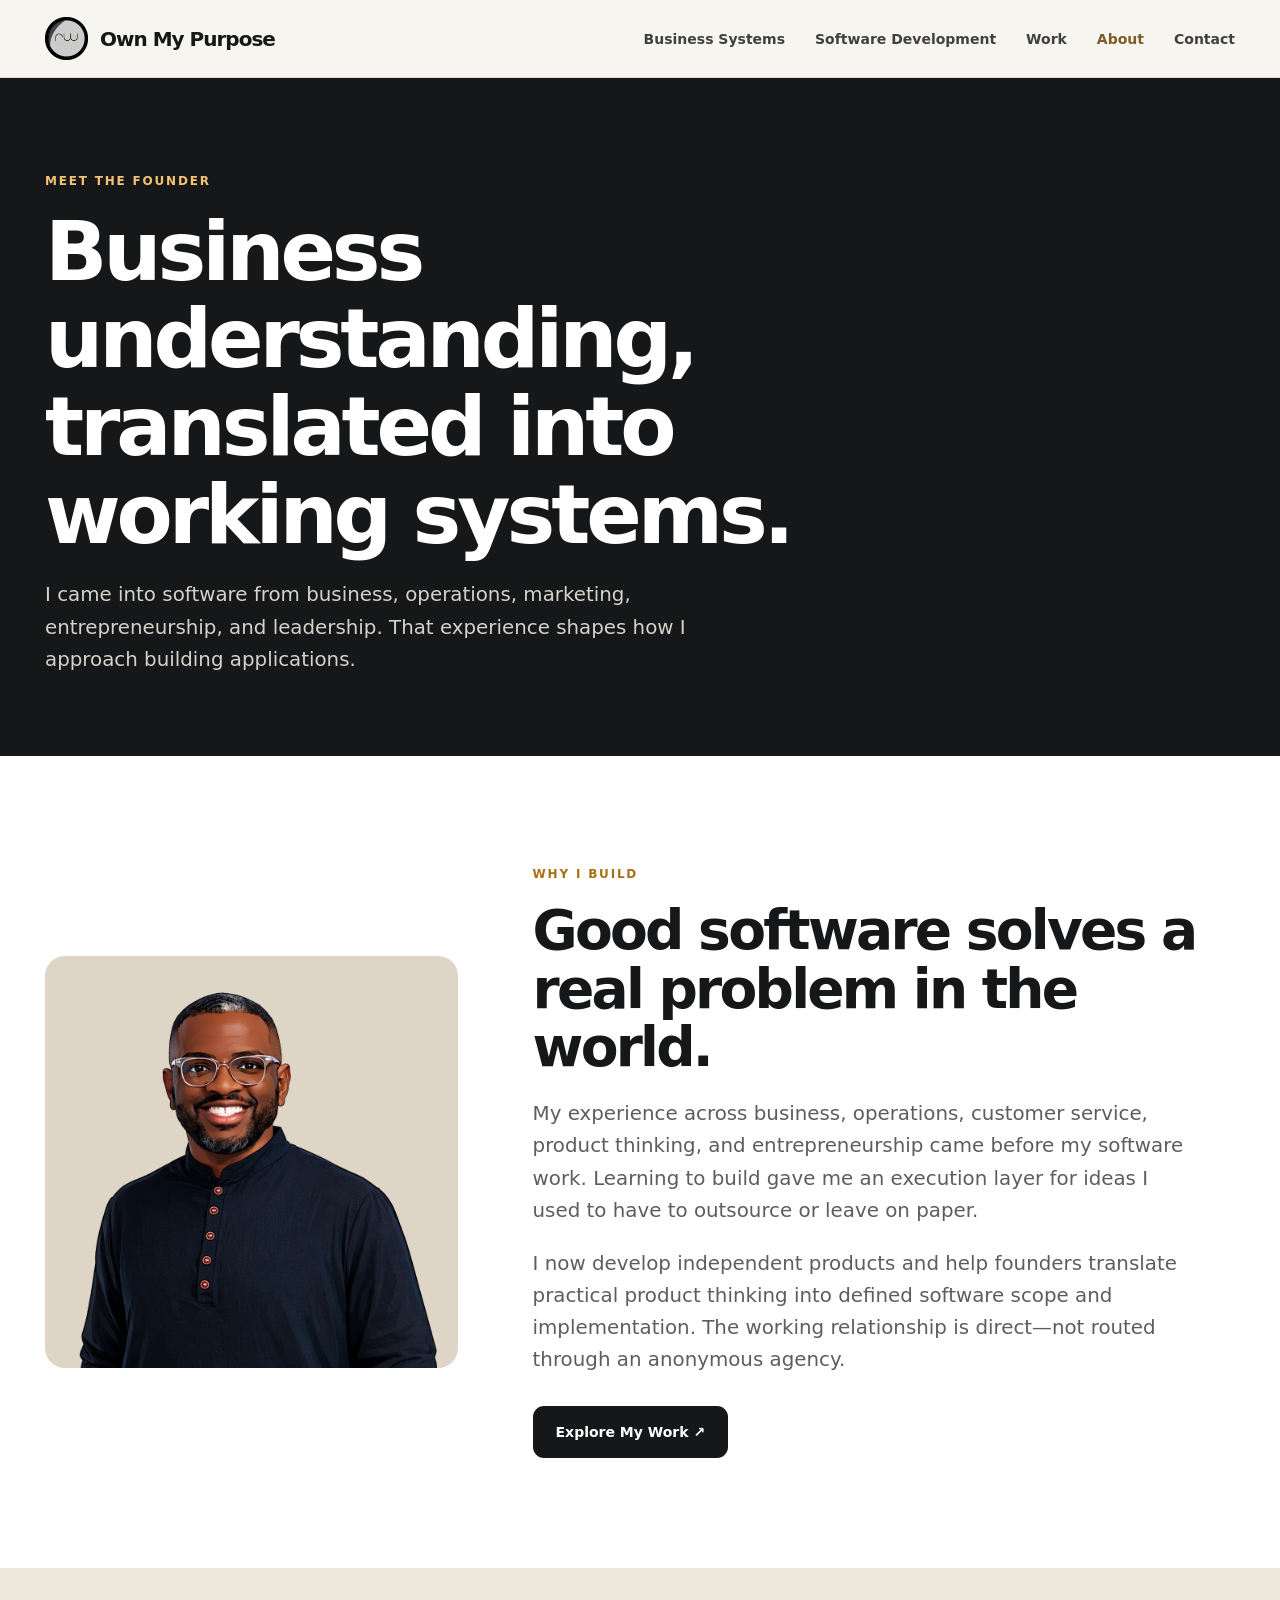
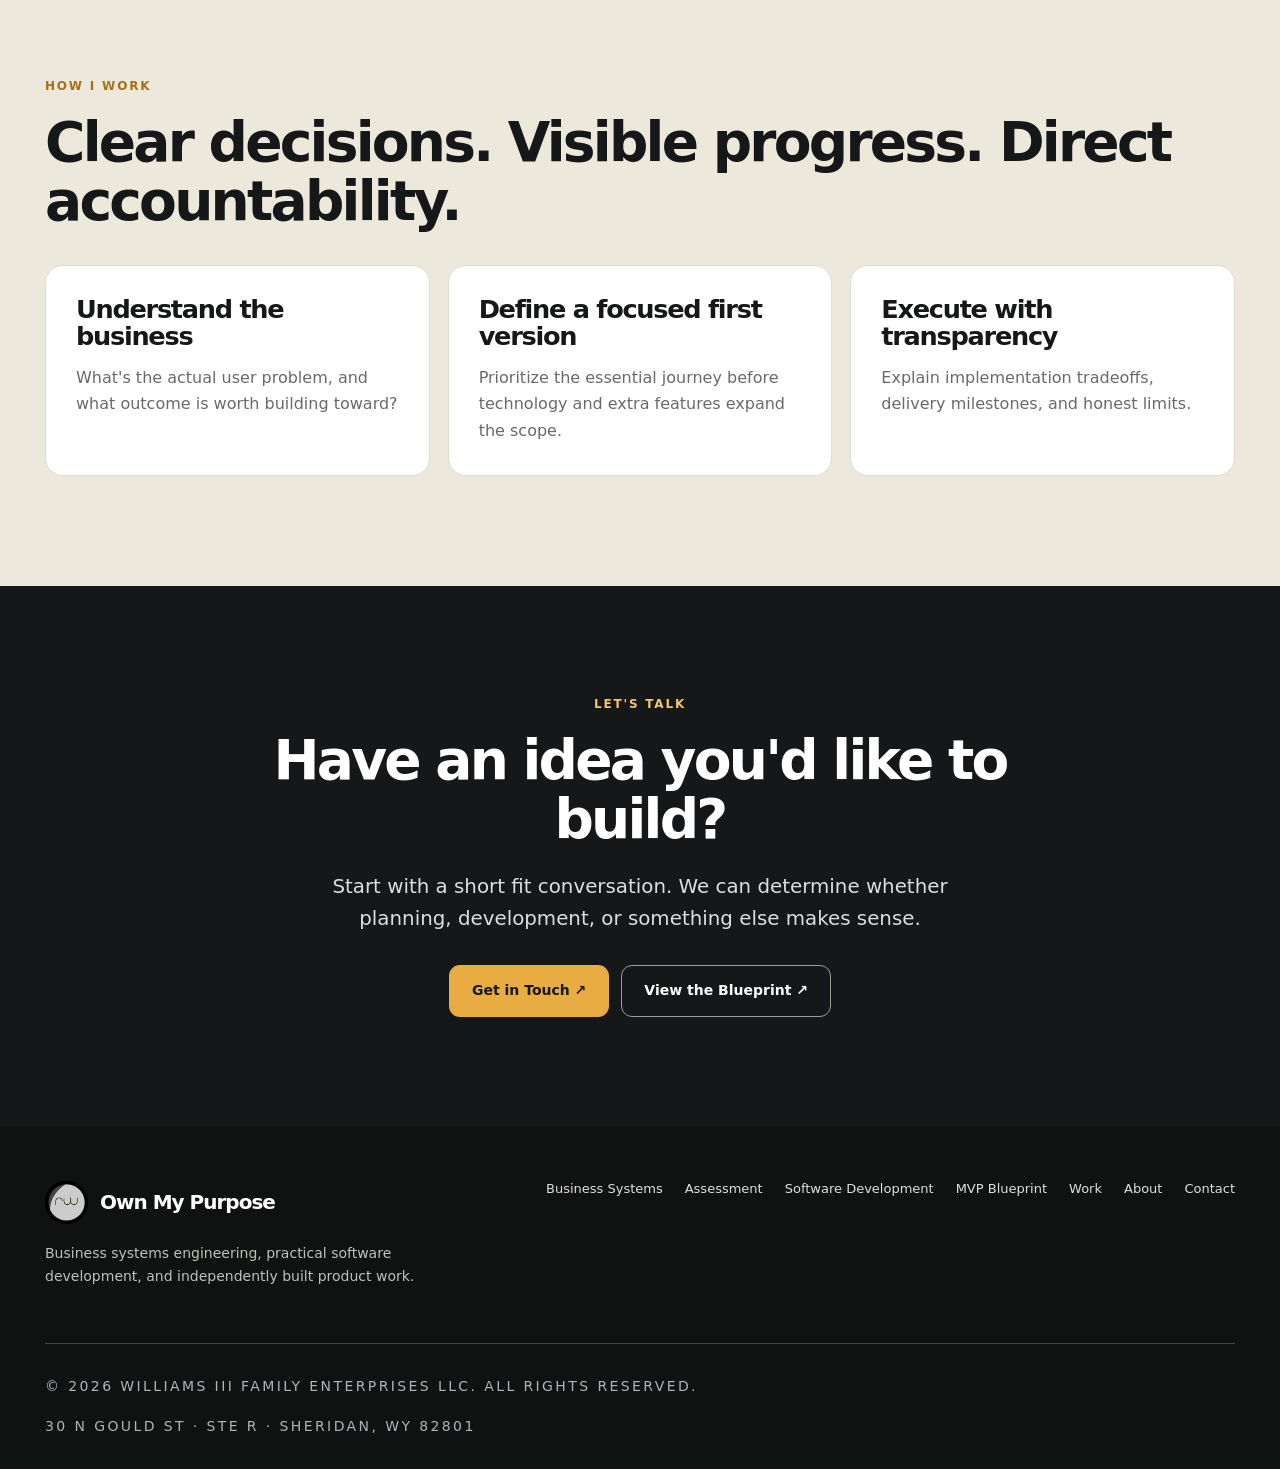
==== commit f1f1d754: "Clarify contextual navigation: about/index.html" ====
--- a/about/index.html
+++ b/about/index.html
@@ -11,4 +11,4 @@
 
 <link rel="stylesheet" href="/assets/site.css"><script defer src="/assets/site.js"></script><meta property="og:type" content="website"><meta property="og:title" content="About the Own My Purpose Founder | Own My Purpose"><meta property="og:description" content="Business-oriented software product builder with experience in entrepreneurship, operations, marketing and technical execution."><meta property="og:url" content="https://ownmypurpose.io/about/"><meta property="og:image" content="https://ownmypurpose.io/images/ownmypurpose-social-preview.png"><meta property="og:image:alt" content="Own My Purpose brand and product work preview"><meta name="twitter:card" content="summary_large_image"><meta name="theme-color" content="#161718"><link rel="icon" type="image/png" href="/images/ownmypurpose-favicon.png"><link rel="apple-touch-icon" href="/images/ownmypurpose-favicon.png"></head>
 <body><a href="#main" class="skip">Skip to content</a>
-<header class="site-header"><div class="wrap header-inner"><a href="/" class="brand" aria-label="Own My Purpose home"><img src="/images/rwiii logo.png" alt="" width="43" height="43">Own My Purpose</a><button type="button" class="menu-toggle" aria-controls="main-nav" aria-label="Open navigation" aria-expanded="false" data-menu-toggle>☰</button><nav class="nav-links" id="main-nav" data-nav aria-label="Main navigation"><a href="/business-systems/">Business Systems</a><a href="/mvp-development/">Software Development</a><a href="/work/">Work</a><span class="nav-current" aria-current="page">About</span><a href="/start/#product-inquiry">Contact</a></nav></div></header><main id="main"><section class="page-hero"><div class="wrap"><p class="eyebrow eyebrow--light">Meet the founder</p><h1>Business understanding, translated into working systems.</h1><p class="lead lead--light">I came into software from business, operations, marketing, entrepreneurship, and leadership. That experience shapes how I approach building applications.</p></div></section><section class="section section--white"><div class="wrap founder-split"><div class="founder-photo" style="background:#dfd5c7"><img src="/images/Rob Cartoon 1024x1024.png" alt="Illustrated portrait of the Own My Purpose founder" width="1024" height="1024"></div><div><p class="eyebrow">Why I build</p><h2>Good software solves a real problem in the world.</h2><p class="lead">My experience across business, operations, customer service, product thinking, and entrepreneurship came before my software work. Learning to build gave me an execution layer for ideas I used to have to outsource or leave on paper.</p><p class="lead">I now develop independent products and help founders translate practical product thinking into defined software scope and implementation. The working relationship is direct—not routed through an anonymous agency.</p><div class="actions"><a class="button button--dark" href="/work/">Explore My Work ↗</a></div></div></div></section><section class="section section--cream"><div class="wrap"><p class="eyebrow">How I work</p><h2>Clear decisions. Visible progress. Direct accountability.</h2><div class="grid-3" style="margin-top:34px"><article class="panel"><h3>Understand the business</h3><p>What's the actual user problem, and what outcome is worth building toward?</p></article><article class="panel"><h3>Define a focused first version</h3><p>Prioritize the essential journey before technology and extra features expand the scope.</p></article><article class="panel"><h3>Execute with transparency</h3><p>Explain implementation tradeoffs, delivery milestones, and honest limits.</p></article></div></div></section><section class="final-cta"><div class="wrap"><p class="eyebrow eyebrow--light">Let's talk</p><h2>Have an idea you'd like to build?</h2><p class="lead lead--light" style="margin-inline:auto">Start with a short fit conversation. We can determine whether planning, development, or something else makes sense.</p><div class="actions"><a class="button button--gold" href="/start/#product-inquiry">Discuss My App Idea ↗</a><a class="button button--line" href="/mvp-blueprint/">View the Blueprint ↗</a></div></div></section></main><footer class="footer"><div class="wrap"><div class="footer-top"><div><a href="/" class="brand" aria-label="Own My Purpose home"><img src="/images/rwiii logo.png" alt="" width="43" height="43">Own My Purpose</a><p>Business systems engineering, practical software development, and independently built product work.</p></div><nav class="footer-nav" aria-label="Footer navigation"><a href="/business-systems/">Business Systems</a><a href="/assessment/">Assessment</a><a href="/mvp-development/">Software Development</a><a href="/mvp-blueprint/">MVP Blueprint</a><a href="/work/">Work</a><a href="/about/">About</a><a href="/start/#product-inquiry">Contact</a></nav></div><div class="footer-legal" aria-label="Company legal information"><p>© 2026 WILLIAMS III FAMILY ENTERPRISES LLC. ALL RIGHTS RESERVED.</p><p>30 N GOULD ST · STE R · SHERIDAN, WY 82801</p></div></div></footer></body></html>+<header class="site-header"><div class="wrap header-inner"><a href="/" class="brand" aria-label="Own My Purpose home"><img src="/images/rwiii logo.png" alt="" width="43" height="43">Own My Purpose</a><button type="button" class="menu-toggle" aria-controls="main-nav" aria-label="Open navigation" aria-expanded="false" data-menu-toggle>☰</button><nav class="nav-links" id="main-nav" data-nav aria-label="Main navigation"><a href="/business-systems/">Business Systems</a><a href="/mvp-development/">Software Development</a><a href="/work/">Work</a><span class="nav-current" aria-current="page">About</span><a href="/start/">Contact</a></nav></div></header><main id="main"><section class="page-hero"><div class="wrap"><p class="eyebrow eyebrow--light">Meet the founder</p><h1>Business understanding, translated into working systems.</h1><p class="lead lead--light">I came into software from business, operations, marketing, entrepreneurship, and leadership. That experience shapes how I approach building applications.</p></div></section><section class="section section--white"><div class="wrap founder-split"><div class="founder-photo" style="background:#dfd5c7"><img src="/images/Rob Cartoon 1024x1024.png" alt="Illustrated portrait of the Own My Purpose founder" width="1024" height="1024"></div><div><p class="eyebrow">Why I build</p><h2>Good software solves a real problem in the world.</h2><p class="lead">My experience across business, operations, customer service, product thinking, and entrepreneurship came before my software work. Learning to build gave me an execution layer for ideas I used to have to outsource or leave on paper.</p><p class="lead">I now develop independent products and help founders translate practical product thinking into defined software scope and implementation. The working relationship is direct—not routed through an anonymous agency.</p><div class="actions"><a class="button button--dark" href="/work/">Explore My Work ↗</a></div></div></div></section><section class="section section--cream"><div class="wrap"><p class="eyebrow">How I work</p><h2>Clear decisions. Visible progress. Direct accountability.</h2><div class="grid-3" style="margin-top:34px"><article class="panel"><h3>Understand the business</h3><p>What's the actual user problem, and what outcome is worth building toward?</p></article><article class="panel"><h3>Define a focused first version</h3><p>Prioritize the essential journey before technology and extra features expand the scope.</p></article><article class="panel"><h3>Execute with transparency</h3><p>Explain implementation tradeoffs, delivery milestones, and honest limits.</p></article></div></div></section><section class="final-cta"><div class="wrap"><p class="eyebrow eyebrow--light">Let's talk</p><h2>Have an idea you'd like to build?</h2><p class="lead lead--light" style="margin-inline:auto">Start with a short fit conversation. We can determine whether planning, development, or something else makes sense.</p><div class="actions"><a class="button button--gold" href="/start/#product-inquiry">Get in Touch ↗</a><a class="button button--line" href="/mvp-blueprint/">View the Blueprint ↗</a></div></div></section></main><footer class="footer"><div class="wrap"><div class="footer-top"><div><a href="/" class="brand" aria-label="Own My Purpose home"><img src="/images/rwiii logo.png" alt="" width="43" height="43">Own My Purpose</a><p>Business systems engineering, practical software development, and independently built product work.</p></div><nav class="footer-nav" aria-label="Footer navigation"><a href="/business-systems/">Business Systems</a><a href="/assessment/">Assessment</a><a href="/mvp-development/">Software Development</a><a href="/mvp-blueprint/">MVP Blueprint</a><a href="/work/">Work</a><a href="/about/">About</a><a href="/start/">Contact</a></nav></div><div class="footer-legal" aria-label="Company legal information"><p>© 2026 WILLIAMS III FAMILY ENTERPRISES LLC. ALL RIGHTS RESERVED.</p><p>30 N GOULD ST · STE R · SHERIDAN, WY 82801</p></div></div></footer></body></html>
--- a/assets/site.css
+++ b/assets/site.css
@@ -27,3 +27,8 @@
 
 /* Business Systems Engineering */
 .system-steps{display:grid;grid-template-columns:repeat(7,minmax(0,1fr));gap:9px;margin:36px 0}.system-steps span{min-width:0;overflow-wrap:anywhere;padding:17px 10px;border:1px solid #dccfb5;border-radius:11px;background:#f9f4e9;font-size:12px;font-weight:800;color:#5f4930}.feature-list--light li{color:#efeee9;border-bottom-color:#454742}.feature-list--light li:before{color:#e8ac42}.section--dark .price-panel{color:#161718}@media(max-width:1150px){.nav-links{gap:13px}.nav-links>a:not(.button){font-size:12px}.nav-links>.button{padding:10px 14px;min-height:44px}}@media(max-width:920px){.system-steps{grid-template-columns:repeat(4,minmax(0,1fr))}}@media(max-width:760px){.system-steps{grid-template-columns:repeat(2,minmax(0,1fr))}}
+
+/* Consistent site navigation: the current page is a non-clickable label. */
+.nav-links .nav-current{font-size:14px;font-weight:800;color:#7d5a28;padding:10px 0;white-space:nowrap}
+@media(max-width:760px){.nav-links .nav-current{padding:12px 6px}}
+section[id]{scroll-margin-top:96px}
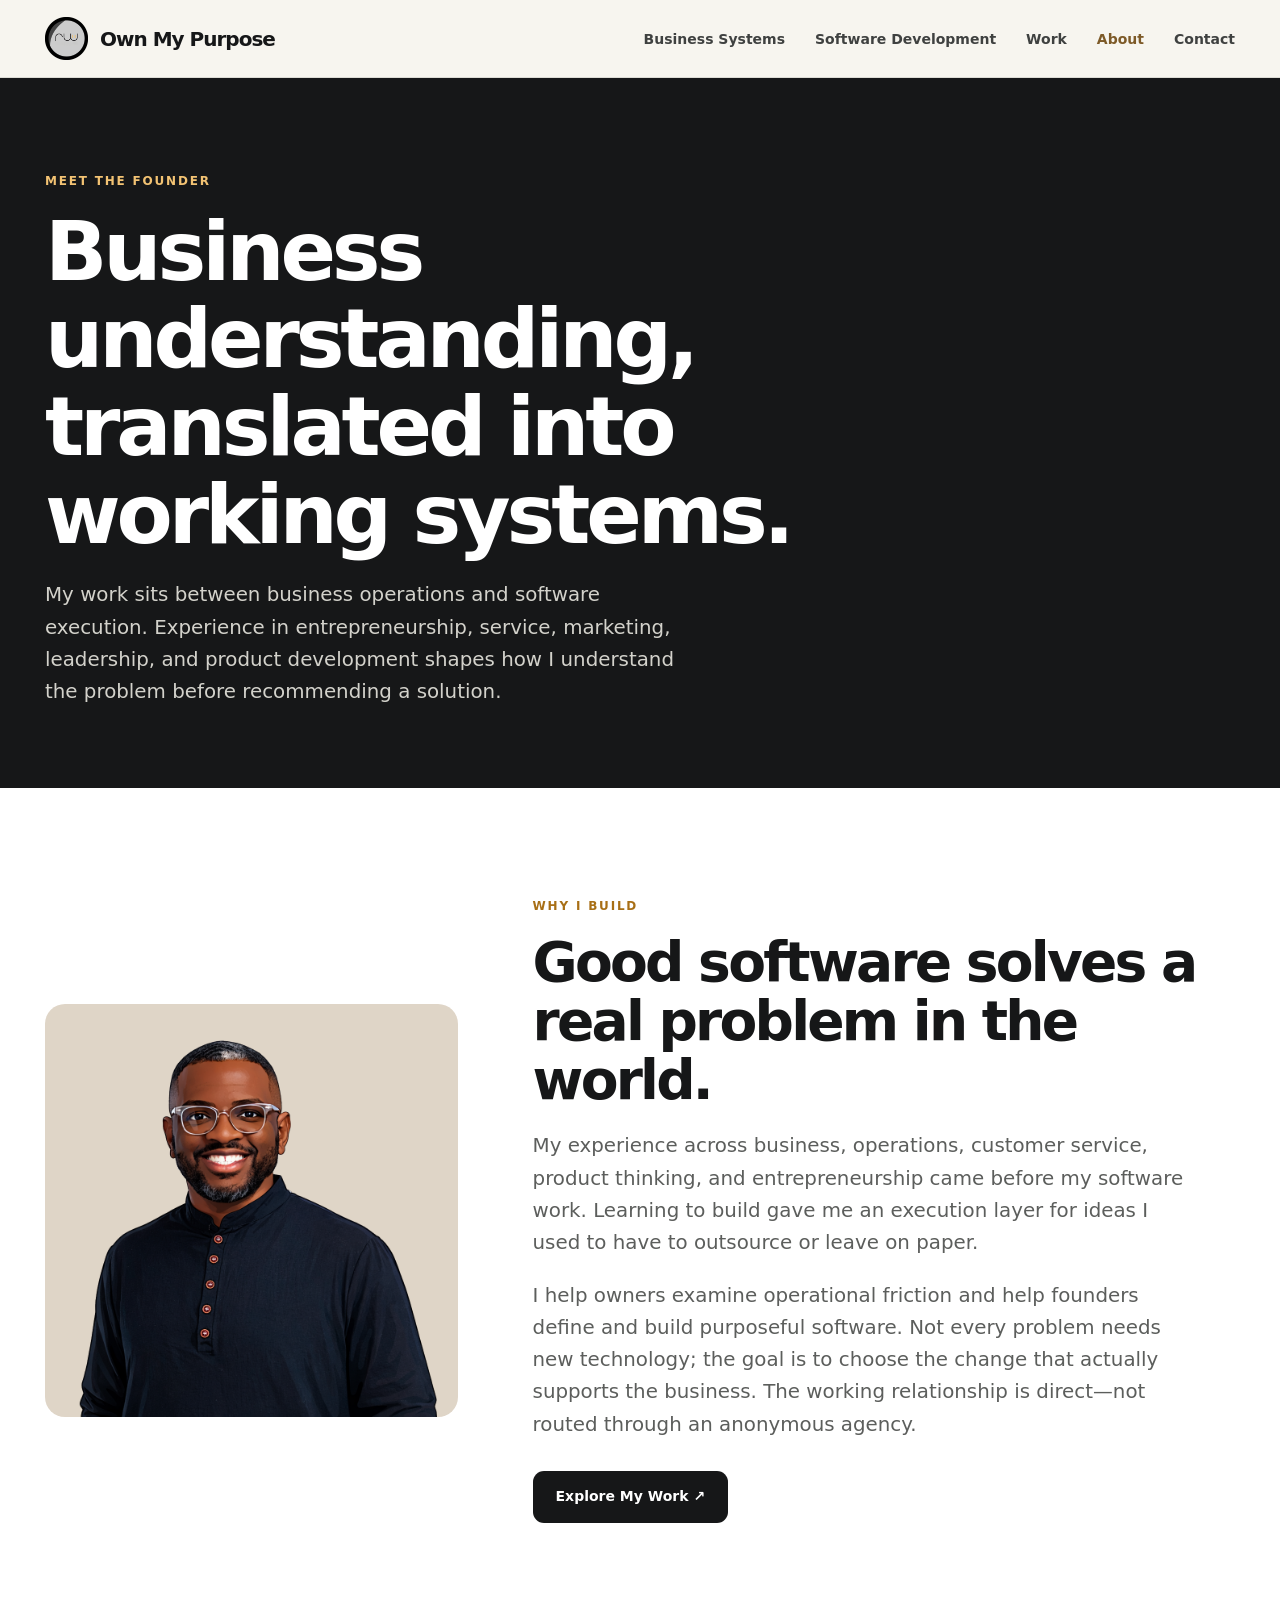
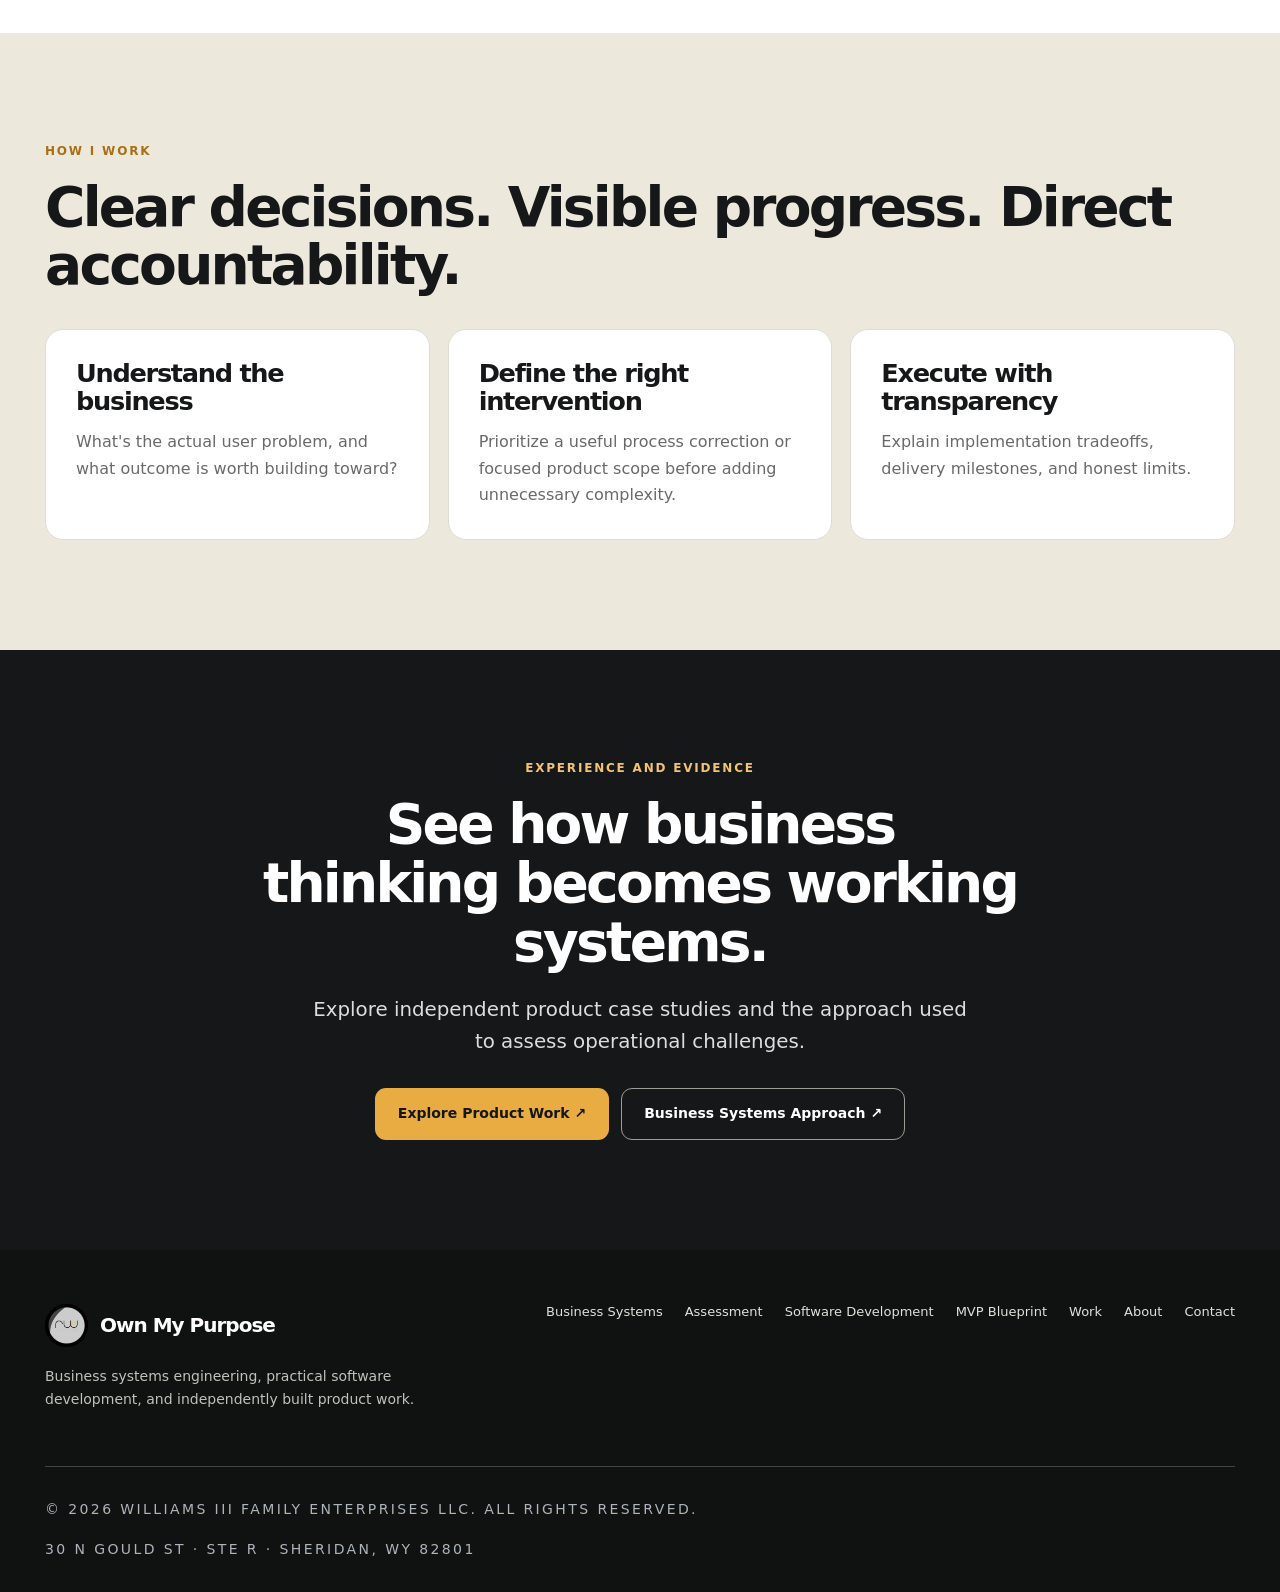
==== commit 6a67a6a9: "Make proof and founder pages informational: about/index.html" ====
--- a/about/index.html
+++ b/about/index.html
@@ -11,4 +11,4 @@
 
 <link rel="stylesheet" href="/assets/site.css"><script defer src="/assets/site.js"></script><meta property="og:type" content="website"><meta property="og:title" content="About the Own My Purpose Founder | Own My Purpose"><meta property="og:description" content="Business-oriented software product builder with experience in entrepreneurship, operations, marketing and technical execution."><meta property="og:url" content="https://ownmypurpose.io/about/"><meta property="og:image" content="https://ownmypurpose.io/images/ownmypurpose-social-preview.png"><meta property="og:image:alt" content="Own My Purpose brand and product work preview"><meta name="twitter:card" content="summary_large_image"><meta name="theme-color" content="#161718"><link rel="icon" type="image/png" href="/images/ownmypurpose-favicon.png"><link rel="apple-touch-icon" href="/images/ownmypurpose-favicon.png"></head>
 <body><a href="#main" class="skip">Skip to content</a>
-<header class="site-header"><div class="wrap header-inner"><a href="/" class="brand" aria-label="Own My Purpose home"><img src="/images/rwiii logo.png" alt="" width="43" height="43">Own My Purpose</a><button type="button" class="menu-toggle" aria-controls="main-nav" aria-label="Open navigation" aria-expanded="false" data-menu-toggle>☰</button><nav class="nav-links" id="main-nav" data-nav aria-label="Main navigation"><a href="/business-systems/">Business Systems</a><a href="/mvp-development/">Software Development</a><a href="/work/">Work</a><span class="nav-current" aria-current="page">About</span><a href="/start/">Contact</a></nav></div></header><main id="main"><section class="page-hero"><div class="wrap"><p class="eyebrow eyebrow--light">Meet the founder</p><h1>Business understanding, translated into working systems.</h1><p class="lead lead--light">I came into software from business, operations, marketing, entrepreneurship, and leadership. That experience shapes how I approach building applications.</p></div></section><section class="section section--white"><div class="wrap founder-split"><div class="founder-photo" style="background:#dfd5c7"><img src="/images/Rob Cartoon 1024x1024.png" alt="Illustrated portrait of the Own My Purpose founder" width="1024" height="1024"></div><div><p class="eyebrow">Why I build</p><h2>Good software solves a real problem in the world.</h2><p class="lead">My experience across business, operations, customer service, product thinking, and entrepreneurship came before my software work. Learning to build gave me an execution layer for ideas I used to have to outsource or leave on paper.</p><p class="lead">I now develop independent products and help founders translate practical product thinking into defined software scope and implementation. The working relationship is direct—not routed through an anonymous agency.</p><div class="actions"><a class="button button--dark" href="/work/">Explore My Work ↗</a></div></div></div></section><section class="section section--cream"><div class="wrap"><p class="eyebrow">How I work</p><h2>Clear decisions. Visible progress. Direct accountability.</h2><div class="grid-3" style="margin-top:34px"><article class="panel"><h3>Understand the business</h3><p>What's the actual user problem, and what outcome is worth building toward?</p></article><article class="panel"><h3>Define a focused first version</h3><p>Prioritize the essential journey before technology and extra features expand the scope.</p></article><article class="panel"><h3>Execute with transparency</h3><p>Explain implementation tradeoffs, delivery milestones, and honest limits.</p></article></div></div></section><section class="final-cta"><div class="wrap"><p class="eyebrow eyebrow--light">Let's talk</p><h2>Have an idea you'd like to build?</h2><p class="lead lead--light" style="margin-inline:auto">Start with a short fit conversation. We can determine whether planning, development, or something else makes sense.</p><div class="actions"><a class="button button--gold" href="/start/#product-inquiry">Get in Touch ↗</a><a class="button button--line" href="/mvp-blueprint/">View the Blueprint ↗</a></div></div></section></main><footer class="footer"><div class="wrap"><div class="footer-top"><div><a href="/" class="brand" aria-label="Own My Purpose home"><img src="/images/rwiii logo.png" alt="" width="43" height="43">Own My Purpose</a><p>Business systems engineering, practical software development, and independently built product work.</p></div><nav class="footer-nav" aria-label="Footer navigation"><a href="/business-systems/">Business Systems</a><a href="/assessment/">Assessment</a><a href="/mvp-development/">Software Development</a><a href="/mvp-blueprint/">MVP Blueprint</a><a href="/work/">Work</a><a href="/about/">About</a><a href="/start/">Contact</a></nav></div><div class="footer-legal" aria-label="Company legal information"><p>© 2026 WILLIAMS III FAMILY ENTERPRISES LLC. ALL RIGHTS RESERVED.</p><p>30 N GOULD ST · STE R · SHERIDAN, WY 82801</p></div></div></footer></body></html>+<header class="site-header"><div class="wrap header-inner"><a href="/" class="brand" aria-label="Own My Purpose home"><img src="/images/rwiii logo.png" alt="" width="43" height="43">Own My Purpose</a><button type="button" class="menu-toggle" aria-controls="main-nav" aria-label="Open navigation" aria-expanded="false" data-menu-toggle>☰</button><nav class="nav-links" id="main-nav" data-nav aria-label="Main navigation"><a href="/business-systems/">Business Systems</a><a href="/mvp-development/">Software Development</a><a href="/work/">Work</a><span class="nav-current" aria-current="page">About</span><a href="/start/">Contact</a></nav></div></header><main id="main"><section class="page-hero"><div class="wrap"><p class="eyebrow eyebrow--light">Meet the founder</p><h1>Business understanding, translated into working systems.</h1><p class="lead lead--light">My work sits between business operations and software execution. Experience in entrepreneurship, service, marketing, leadership, and product development shapes how I understand the problem before recommending a solution.</p></div></section><section class="section section--white"><div class="wrap founder-split"><div class="founder-photo" style="background:#dfd5c7"><img src="/images/Rob Cartoon 1024x1024.png" alt="Illustrated portrait of the Own My Purpose founder" width="1024" height="1024"></div><div><p class="eyebrow">Why I build</p><h2>Good software solves a real problem in the world.</h2><p class="lead">My experience across business, operations, customer service, product thinking, and entrepreneurship came before my software work. Learning to build gave me an execution layer for ideas I used to have to outsource or leave on paper.</p><p class="lead">I help owners examine operational friction and help founders define and build purposeful software. Not every problem needs new technology; the goal is to choose the change that actually supports the business. The working relationship is direct—not routed through an anonymous agency.</p><div class="actions"><a class="button button--dark" href="/work/">Explore My Work ↗</a></div></div></div></section><section class="section section--cream"><div class="wrap"><p class="eyebrow">How I work</p><h2>Clear decisions. Visible progress. Direct accountability.</h2><div class="grid-3" style="margin-top:34px"><article class="panel"><h3>Understand the business</h3><p>What's the actual user problem, and what outcome is worth building toward?</p></article><article class="panel"><h3>Define the right intervention</h3><p>Prioritize a useful process correction or focused product scope before adding unnecessary complexity.</p></article><article class="panel"><h3>Execute with transparency</h3><p>Explain implementation tradeoffs, delivery milestones, and honest limits.</p></article></div></div></section><section class="final-cta"><div class="wrap"><p class="eyebrow eyebrow--light">Experience and evidence</p><h2>See how business thinking becomes working systems.</h2><p class="lead lead--light">Explore independent product case studies and the approach used to assess operational challenges.</p><div class="actions"><a class="button button--gold" href="/work/">Explore Product Work ↗</a><a class="button button--line" href="/business-systems/">Business Systems Approach ↗</a></div></div></section></main><footer class="footer"><div class="wrap"><div class="footer-top"><div><a href="/" class="brand" aria-label="Own My Purpose home"><img src="/images/rwiii logo.png" alt="" width="43" height="43">Own My Purpose</a><p>Business systems engineering, practical software development, and independently built product work.</p></div><nav class="footer-nav" aria-label="Footer navigation"><a href="/business-systems/">Business Systems</a><a href="/assessment/">Assessment</a><a href="/mvp-development/">Software Development</a><a href="/mvp-blueprint/">MVP Blueprint</a><a href="/work/">Work</a><a href="/about/">About</a><a href="/start/">Contact</a></nav></div><div class="footer-legal" aria-label="Company legal information"><p>© 2026 WILLIAMS III FAMILY ENTERPRISES LLC. ALL RIGHTS RESERVED.</p><p>30 N GOULD ST · STE R · SHERIDAN, WY 82801</p></div></div></footer></body></html>
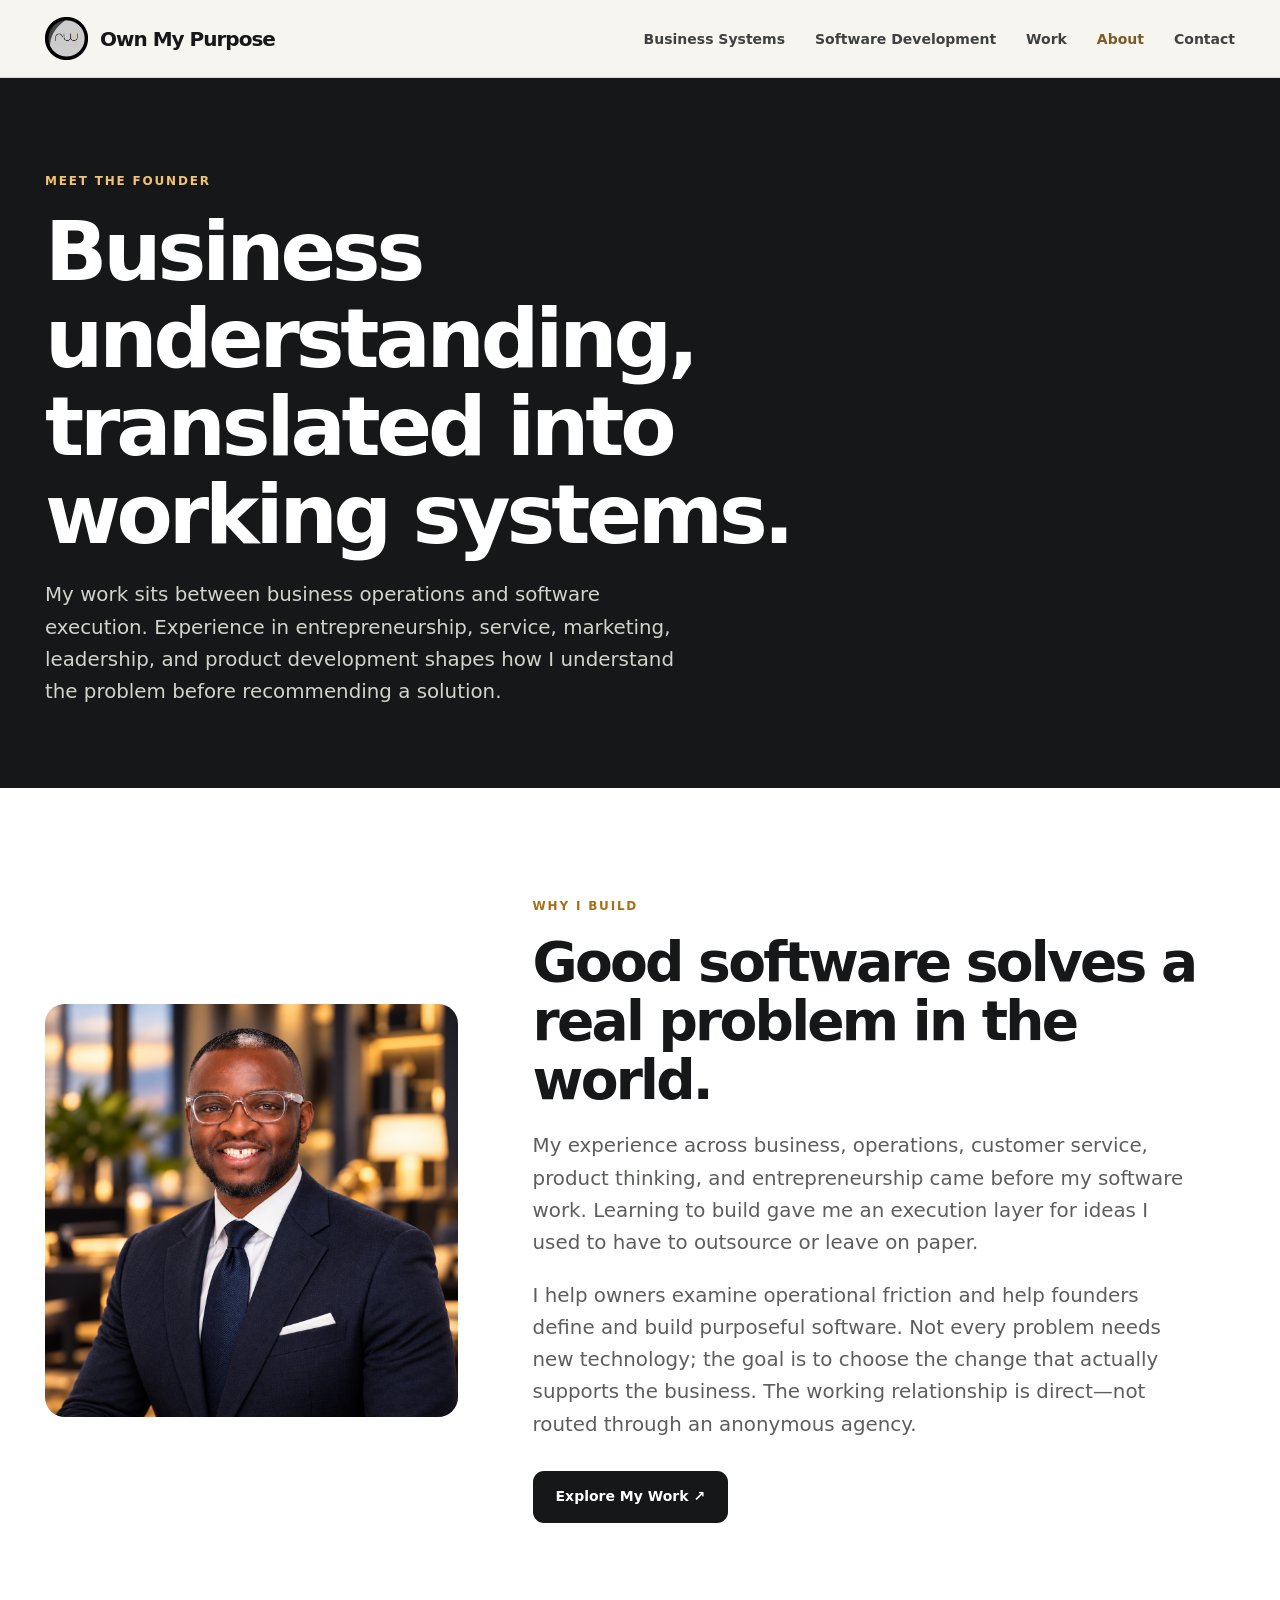
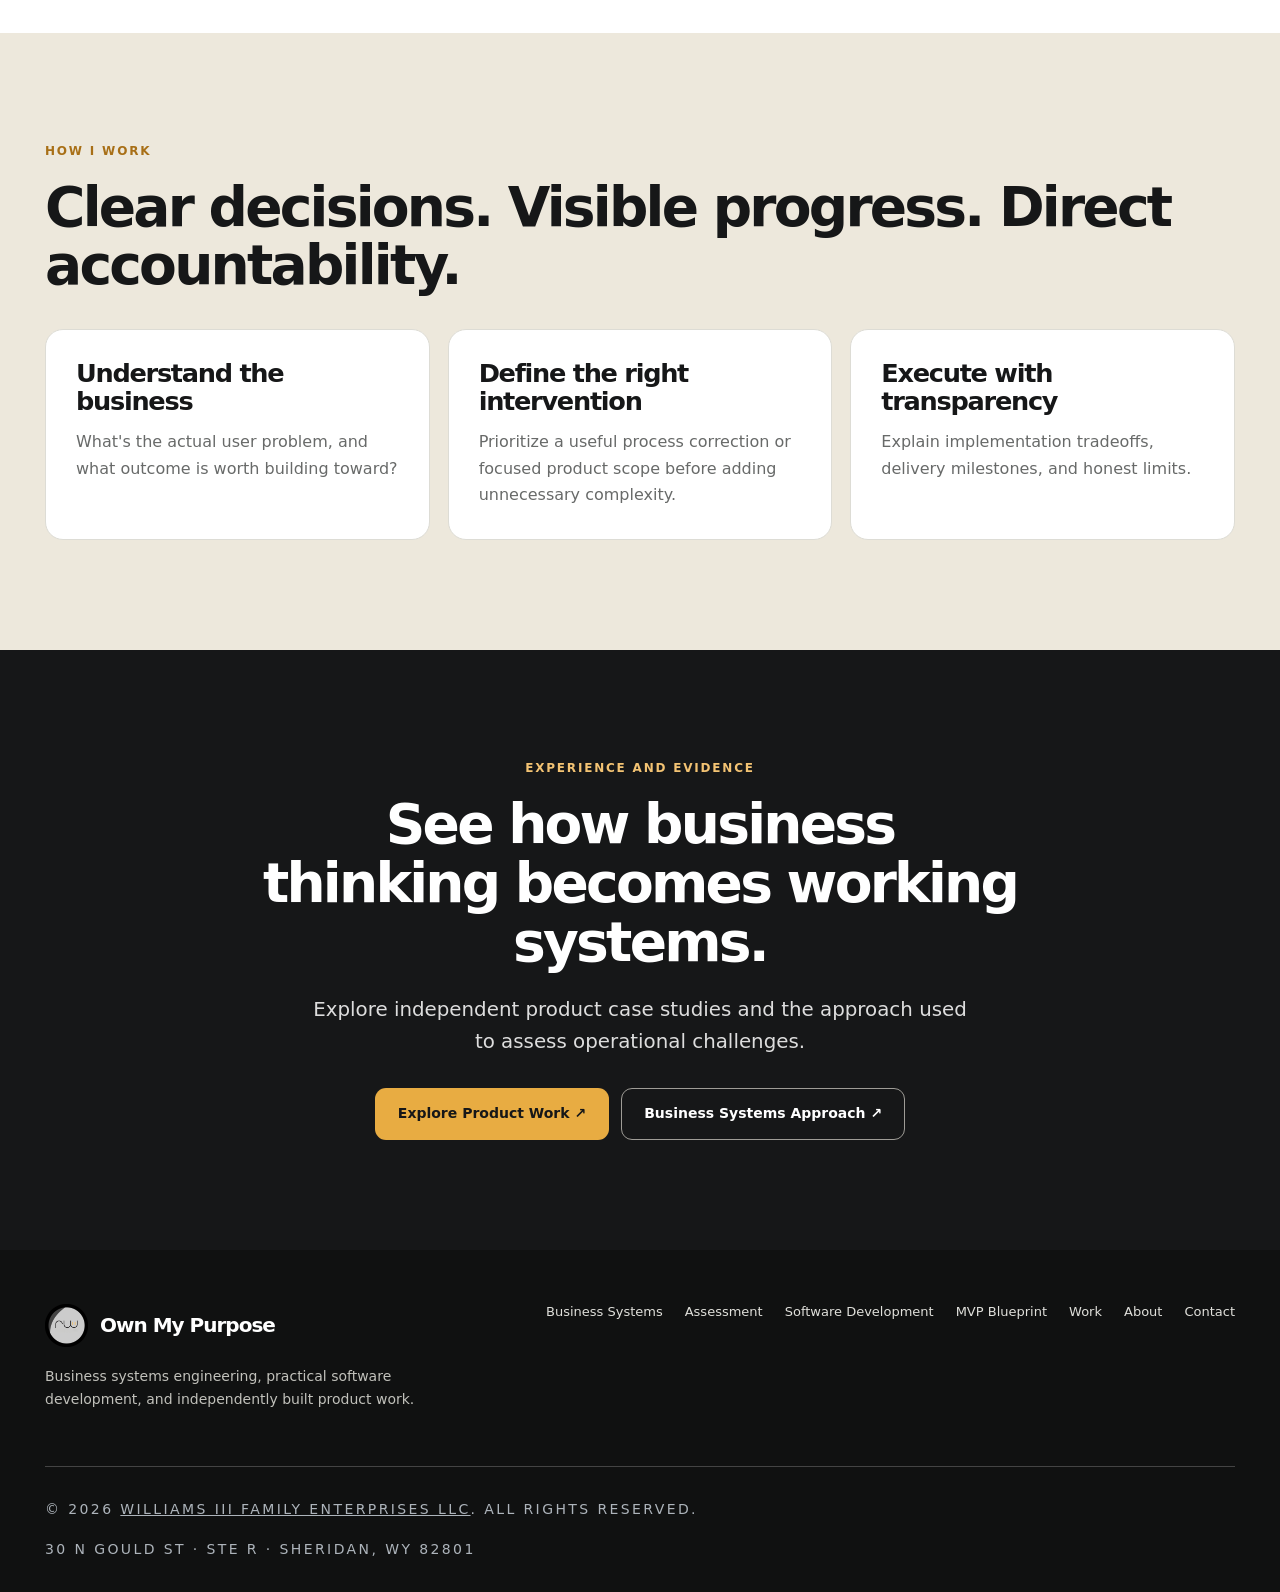
==== commit 6f308f2b: "Update founder portrait and company footer link: about/index.html" ====
--- a/about/index.html
+++ b/about/index.html
@@ -11,4 +11,4 @@
 
 <link rel="stylesheet" href="/assets/site.css"><script defer src="/assets/site.js"></script><meta property="og:type" content="website"><meta property="og:title" content="About the Own My Purpose Founder | Own My Purpose"><meta property="og:description" content="Business-oriented software product builder with experience in entrepreneurship, operations, marketing and technical execution."><meta property="og:url" content="https://ownmypurpose.io/about/"><meta property="og:image" content="https://ownmypurpose.io/images/ownmypurpose-social-preview.png"><meta property="og:image:alt" content="Own My Purpose brand and product work preview"><meta name="twitter:card" content="summary_large_image"><meta name="theme-color" content="#161718"><link rel="icon" type="image/png" href="/images/ownmypurpose-favicon.png"><link rel="apple-touch-icon" href="/images/ownmypurpose-favicon.png"></head>
 <body><a href="#main" class="skip">Skip to content</a>
-<header class="site-header"><div class="wrap header-inner"><a href="/" class="brand" aria-label="Own My Purpose home"><img src="/images/rwiii logo.png" alt="" width="43" height="43">Own My Purpose</a><button type="button" class="menu-toggle" aria-controls="main-nav" aria-label="Open navigation" aria-expanded="false" data-menu-toggle>☰</button><nav class="nav-links" id="main-nav" data-nav aria-label="Main navigation"><a href="/business-systems/">Business Systems</a><a href="/mvp-development/">Software Development</a><a href="/work/">Work</a><span class="nav-current" aria-current="page">About</span><a href="/start/">Contact</a></nav></div></header><main id="main"><section class="page-hero"><div class="wrap"><p class="eyebrow eyebrow--light">Meet the founder</p><h1>Business understanding, translated into working systems.</h1><p class="lead lead--light">My work sits between business operations and software execution. Experience in entrepreneurship, service, marketing, leadership, and product development shapes how I understand the problem before recommending a solution.</p></div></section><section class="section section--white"><div class="wrap founder-split"><div class="founder-photo" style="background:#dfd5c7"><img src="/images/Rob Cartoon 1024x1024.png" alt="Illustrated portrait of the Own My Purpose founder" width="1024" height="1024"></div><div><p class="eyebrow">Why I build</p><h2>Good software solves a real problem in the world.</h2><p class="lead">My experience across business, operations, customer service, product thinking, and entrepreneurship came before my software work. Learning to build gave me an execution layer for ideas I used to have to outsource or leave on paper.</p><p class="lead">I help owners examine operational friction and help founders define and build purposeful software. Not every problem needs new technology; the goal is to choose the change that actually supports the business. The working relationship is direct—not routed through an anonymous agency.</p><div class="actions"><a class="button button--dark" href="/work/">Explore My Work ↗</a></div></div></div></section><section class="section section--cream"><div class="wrap"><p class="eyebrow">How I work</p><h2>Clear decisions. Visible progress. Direct accountability.</h2><div class="grid-3" style="margin-top:34px"><article class="panel"><h3>Understand the business</h3><p>What's the actual user problem, and what outcome is worth building toward?</p></article><article class="panel"><h3>Define the right intervention</h3><p>Prioritize a useful process correction or focused product scope before adding unnecessary complexity.</p></article><article class="panel"><h3>Execute with transparency</h3><p>Explain implementation tradeoffs, delivery milestones, and honest limits.</p></article></div></div></section><section class="final-cta"><div class="wrap"><p class="eyebrow eyebrow--light">Experience and evidence</p><h2>See how business thinking becomes working systems.</h2><p class="lead lead--light">Explore independent product case studies and the approach used to assess operational challenges.</p><div class="actions"><a class="button button--gold" href="/work/">Explore Product Work ↗</a><a class="button button--line" href="/business-systems/">Business Systems Approach ↗</a></div></div></section></main><footer class="footer"><div class="wrap"><div class="footer-top"><div><a href="/" class="brand" aria-label="Own My Purpose home"><img src="/images/rwiii logo.png" alt="" width="43" height="43">Own My Purpose</a><p>Business systems engineering, practical software development, and independently built product work.</p></div><nav class="footer-nav" aria-label="Footer navigation"><a href="/business-systems/">Business Systems</a><a href="/assessment/">Assessment</a><a href="/mvp-development/">Software Development</a><a href="/mvp-blueprint/">MVP Blueprint</a><a href="/work/">Work</a><a href="/about/">About</a><a href="/start/">Contact</a></nav></div><div class="footer-legal" aria-label="Company legal information"><p>© 2026 WILLIAMS III FAMILY ENTERPRISES LLC. ALL RIGHTS RESERVED.</p><p>30 N GOULD ST · STE R · SHERIDAN, WY 82801</p></div></div></footer></body></html>+<header class="site-header"><div class="wrap header-inner"><a href="/" class="brand" aria-label="Own My Purpose home"><img src="/images/rwiii logo.png" alt="" width="43" height="43">Own My Purpose</a><button type="button" class="menu-toggle" aria-controls="main-nav" aria-label="Open navigation" aria-expanded="false" data-menu-toggle>☰</button><nav class="nav-links" id="main-nav" data-nav aria-label="Main navigation"><a href="/business-systems/">Business Systems</a><a href="/mvp-development/">Software Development</a><a href="/work/">Work</a><span class="nav-current" aria-current="page">About</span><a href="/start/">Contact</a></nav></div></header><main id="main"><section class="page-hero"><div class="wrap"><p class="eyebrow eyebrow--light">Meet the founder</p><h1>Business understanding, translated into working systems.</h1><p class="lead lead--light">My work sits between business operations and software execution. Experience in entrepreneurship, service, marketing, leadership, and product development shapes how I understand the problem before recommending a solution.</p></div></section><section class="section section--white"><div class="wrap founder-split"><div class="founder-photo" style="background:#dfd5c7"><img src="/assets/rwiii%20headshot%20for%20williams%20family%20enterprises.png" alt="Portrait of the Own My Purpose founder" loading="lazy" decoding="async"></div><div><p class="eyebrow">Why I build</p><h2>Good software solves a real problem in the world.</h2><p class="lead">My experience across business, operations, customer service, product thinking, and entrepreneurship came before my software work. Learning to build gave me an execution layer for ideas I used to have to outsource or leave on paper.</p><p class="lead">I help owners examine operational friction and help founders define and build purposeful software. Not every problem needs new technology; the goal is to choose the change that actually supports the business. The working relationship is direct—not routed through an anonymous agency.</p><div class="actions"><a class="button button--dark" href="/work/">Explore My Work ↗</a></div></div></div></section><section class="section section--cream"><div class="wrap"><p class="eyebrow">How I work</p><h2>Clear decisions. Visible progress. Direct accountability.</h2><div class="grid-3" style="margin-top:34px"><article class="panel"><h3>Understand the business</h3><p>What's the actual user problem, and what outcome is worth building toward?</p></article><article class="panel"><h3>Define the right intervention</h3><p>Prioritize a useful process correction or focused product scope before adding unnecessary complexity.</p></article><article class="panel"><h3>Execute with transparency</h3><p>Explain implementation tradeoffs, delivery milestones, and honest limits.</p></article></div></div></section><section class="final-cta"><div class="wrap"><p class="eyebrow eyebrow--light">Experience and evidence</p><h2>See how business thinking becomes working systems.</h2><p class="lead lead--light">Explore independent product case studies and the approach used to assess operational challenges.</p><div class="actions"><a class="button button--gold" href="/work/">Explore Product Work ↗</a><a class="button button--line" href="/business-systems/">Business Systems Approach ↗</a></div></div></section></main><footer class="footer"><div class="wrap"><div class="footer-top"><div><a href="/" class="brand" aria-label="Own My Purpose home"><img src="/images/rwiii logo.png" alt="" width="43" height="43">Own My Purpose</a><p>Business systems engineering, practical software development, and independently built product work.</p></div><nav class="footer-nav" aria-label="Footer navigation"><a href="/business-systems/">Business Systems</a><a href="/assessment/">Assessment</a><a href="/mvp-development/">Software Development</a><a href="/mvp-blueprint/">MVP Blueprint</a><a href="/work/">Work</a><a href="/about/">About</a><a href="/start/">Contact</a></nav></div><div class="footer-legal" aria-label="Company legal information"><p>© 2026 <a href="https://williamsiiifamily.com/" target="_blank" rel="noopener noreferrer">WILLIAMS III FAMILY ENTERPRISES LLC</a>. ALL RIGHTS RESERVED.</p><p>30 N GOULD ST · STE R · SHERIDAN, WY 82801</p></div></div></footer></body></html>
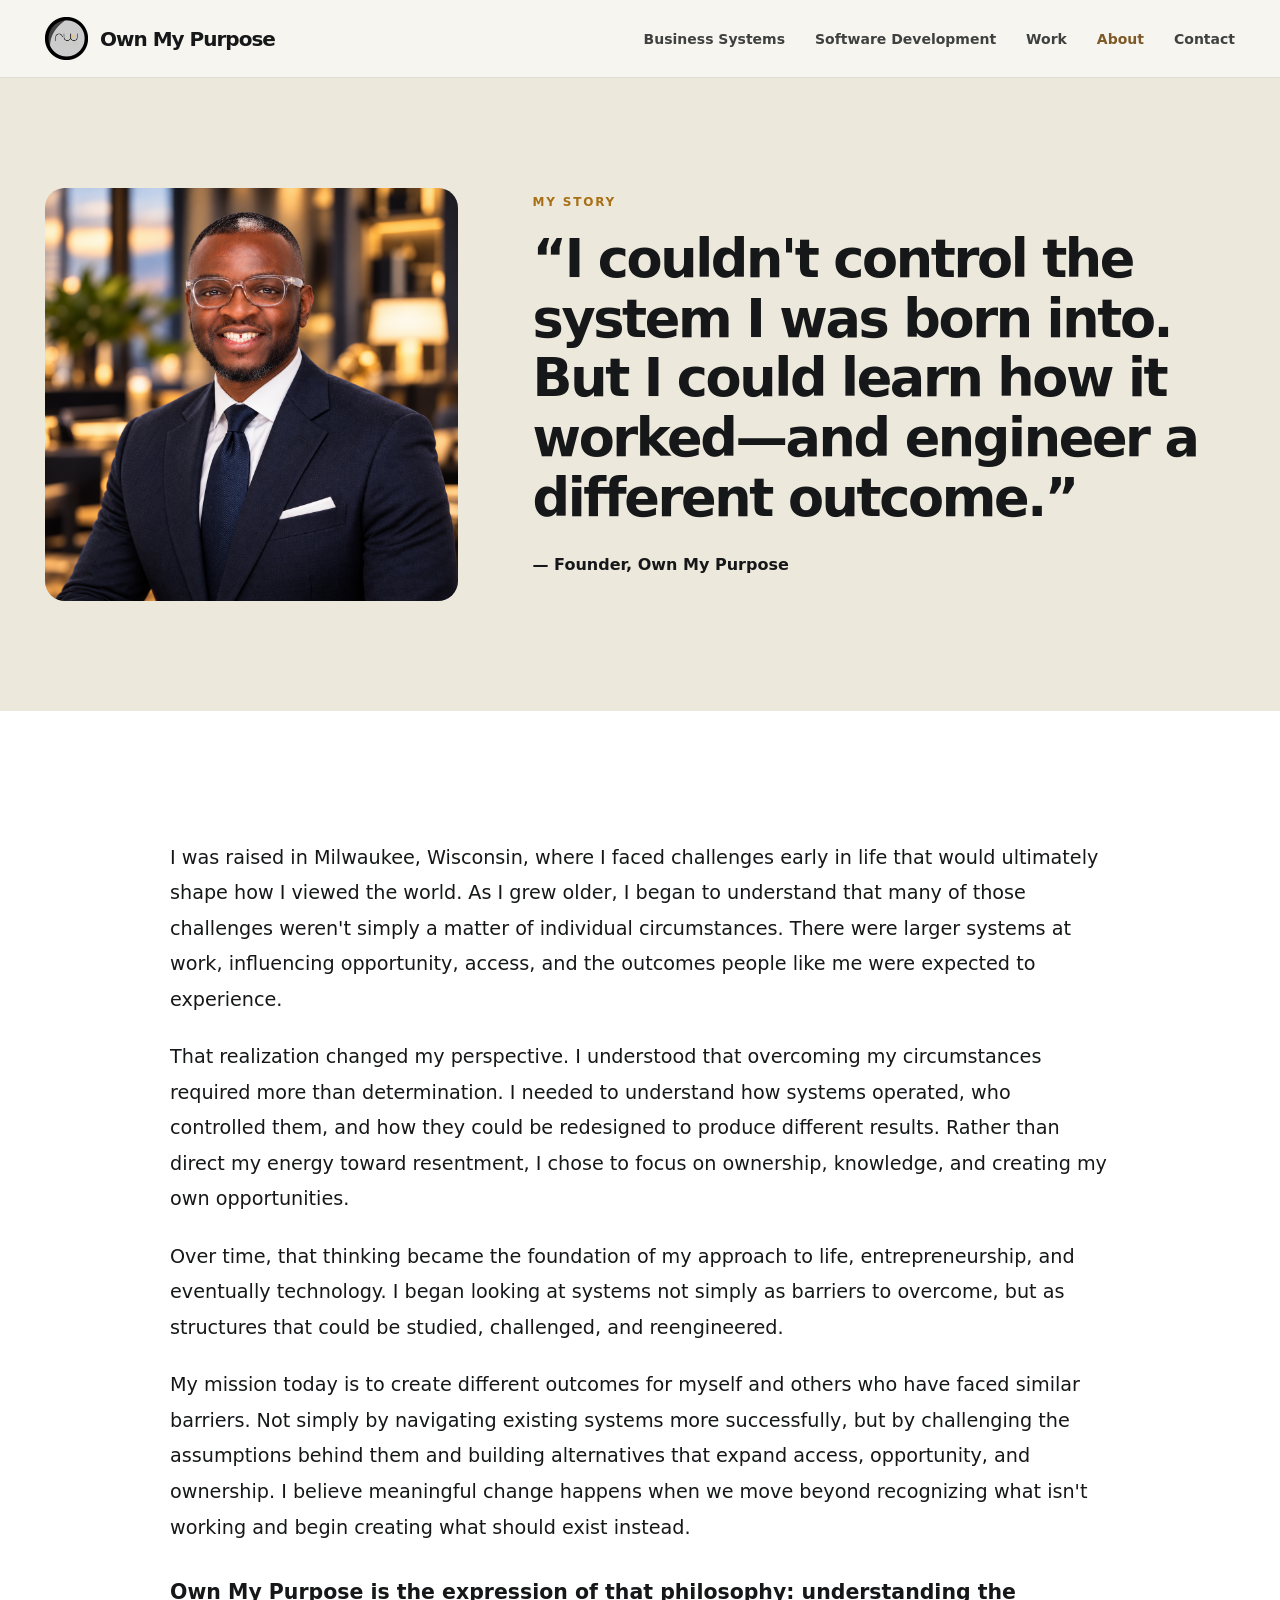
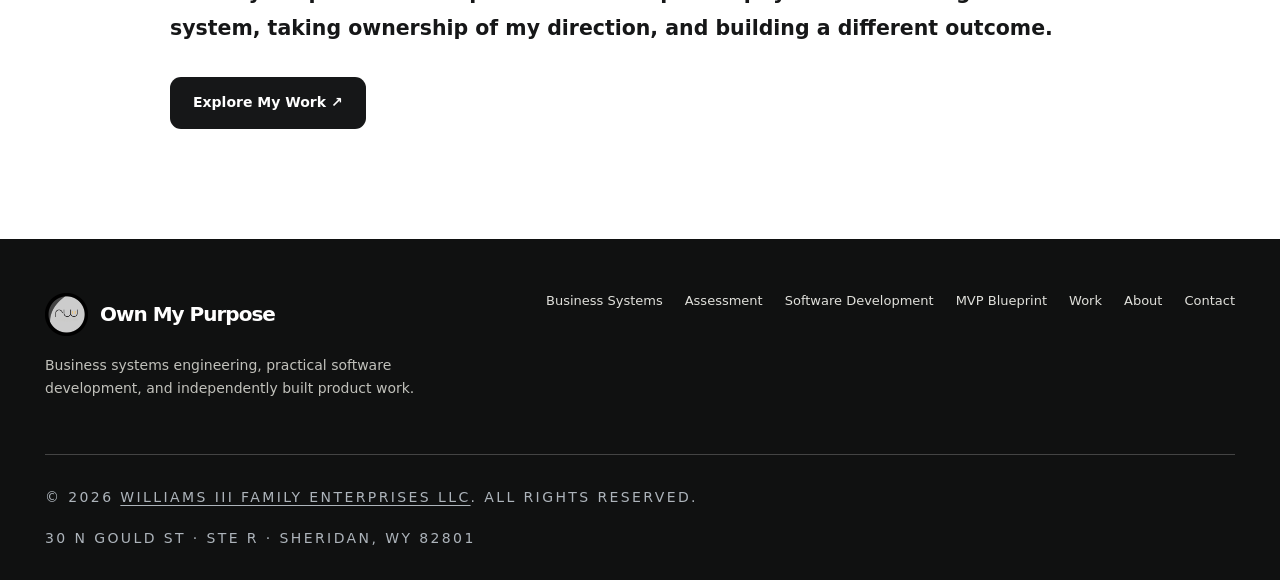
==== commit d656b616: "Update About page with founder's Milwaukee story and systems philosophy" ====
--- a/about/index.html
+++ b/about/index.html
@@ -1,7 +1,7 @@
 <!doctype html>
 <html lang="en"><head>
 <meta charset="utf-8"><meta name="viewport" content="width=device-width, initial-scale=1">
-<title>About the Own My Purpose Founder | Own My Purpose</title><meta name="description" content="Business-oriented software product builder with experience in entrepreneurship, operations, marketing and technical execution.">
+<title>My Story | Own My Purpose</title><meta name="description" content="My story: Raised in Milwaukee, Wisconsin; understanding systems, ownership, and creating a different outcome.">
 <link rel="canonical" href="https://ownmypurpose.io/about/">
 
 
@@ -9,6 +9,29 @@
 
 
 
-<link rel="stylesheet" href="/assets/site.css"><script defer src="/assets/site.js"></script><meta property="og:type" content="website"><meta property="og:title" content="About the Own My Purpose Founder | Own My Purpose"><meta property="og:description" content="Business-oriented software product builder with experience in entrepreneurship, operations, marketing and technical execution."><meta property="og:url" content="https://ownmypurpose.io/about/"><meta property="og:image" content="https://ownmypurpose.io/images/ownmypurpose-social-preview.png"><meta property="og:image:alt" content="Own My Purpose brand and product work preview"><meta name="twitter:card" content="summary_large_image"><meta name="theme-color" content="#161718"><link rel="icon" type="image/png" href="/images/ownmypurpose-favicon.png"><link rel="apple-touch-icon" href="/images/ownmypurpose-favicon.png"></head>
+<link rel="stylesheet" href="/assets/site.css"><script defer src="/assets/site.js"></script><meta property="og:type" content="website"><meta property="og:title" content="My Story | Own My Purpose"><meta property="og:description" content="Business-oriented software product builder with experience in entrepreneurship, operations, marketing and technical execution."><meta property="og:url" content="https://ownmypurpose.io/about/"><meta property="og:image" content="https://ownmypurpose.io/images/ownmypurpose-social-preview.png"><meta property="og:image:alt" content="Own My Purpose brand and product work preview"><meta name="twitter:card" content="summary_large_image"><meta name="theme-color" content="#161718"><link rel="icon" type="image/png" href="/images/ownmypurpose-favicon.png"><link rel="apple-touch-icon" href="/images/ownmypurpose-favicon.png"></head>
 <body><a href="#main" class="skip">Skip to content</a>
-<header class="site-header"><div class="wrap header-inner"><a href="/" class="brand" aria-label="Own My Purpose home"><img src="/images/rwiii logo.png" alt="" width="43" height="43">Own My Purpose</a><button type="button" class="menu-toggle" aria-controls="main-nav" aria-label="Open navigation" aria-expanded="false" data-menu-toggle>☰</button><nav class="nav-links" id="main-nav" data-nav aria-label="Main navigation"><a href="/business-systems/">Business Systems</a><a href="/mvp-development/">Software Development</a><a href="/work/">Work</a><span class="nav-current" aria-current="page">About</span><a href="/start/">Contact</a></nav></div></header><main id="main"><section class="page-hero"><div class="wrap"><p class="eyebrow eyebrow--light">Meet the founder</p><h1>Business understanding, translated into working systems.</h1><p class="lead lead--light">My work sits between business operations and software execution. Experience in entrepreneurship, service, marketing, leadership, and product development shapes how I understand the problem before recommending a solution.</p></div></section><section class="section section--white"><div class="wrap founder-split"><div class="founder-photo" style="background:#dfd5c7"><img src="/assets/rwiii%20headshot%20for%20williams%20family%20enterprises.png" alt="Portrait of the Own My Purpose founder" loading="lazy" decoding="async"></div><div><p class="eyebrow">Why I build</p><h2>Good software solves a real problem in the world.</h2><p class="lead">My experience across business, operations, customer service, product thinking, and entrepreneurship came before my software work. Learning to build gave me an execution layer for ideas I used to have to outsource or leave on paper.</p><p class="lead">I help owners examine operational friction and help founders define and build purposeful software. Not every problem needs new technology; the goal is to choose the change that actually supports the business. The working relationship is direct—not routed through an anonymous agency.</p><div class="actions"><a class="button button--dark" href="/work/">Explore My Work ↗</a></div></div></div></section><section class="section section--cream"><div class="wrap"><p class="eyebrow">How I work</p><h2>Clear decisions. Visible progress. Direct accountability.</h2><div class="grid-3" style="margin-top:34px"><article class="panel"><h3>Understand the business</h3><p>What's the actual user problem, and what outcome is worth building toward?</p></article><article class="panel"><h3>Define the right intervention</h3><p>Prioritize a useful process correction or focused product scope before adding unnecessary complexity.</p></article><article class="panel"><h3>Execute with transparency</h3><p>Explain implementation tradeoffs, delivery milestones, and honest limits.</p></article></div></div></section><section class="final-cta"><div class="wrap"><p class="eyebrow eyebrow--light">Experience and evidence</p><h2>See how business thinking becomes working systems.</h2><p class="lead lead--light">Explore independent product case studies and the approach used to assess operational challenges.</p><div class="actions"><a class="button button--gold" href="/work/">Explore Product Work ↗</a><a class="button button--line" href="/business-systems/">Business Systems Approach ↗</a></div></div></section></main><footer class="footer"><div class="wrap"><div class="footer-top"><div><a href="/" class="brand" aria-label="Own My Purpose home"><img src="/images/rwiii logo.png" alt="" width="43" height="43">Own My Purpose</a><p>Business systems engineering, practical software development, and independently built product work.</p></div><nav class="footer-nav" aria-label="Footer navigation"><a href="/business-systems/">Business Systems</a><a href="/assessment/">Assessment</a><a href="/mvp-development/">Software Development</a><a href="/mvp-blueprint/">MVP Blueprint</a><a href="/work/">Work</a><a href="/about/">About</a><a href="/start/">Contact</a></nav></div><div class="footer-legal" aria-label="Company legal information"><p>© 2026 <a href="https://williamsiiifamily.com/" target="_blank" rel="noopener noreferrer">WILLIAMS III FAMILY ENTERPRISES LLC</a>. ALL RIGHTS RESERVED.</p><p>30 N GOULD ST · STE R · SHERIDAN, WY 82801</p></div></div></footer></body></html>+<header class="site-header"><div class="wrap header-inner"><a href="/" class="brand" aria-label="Own My Purpose home"><img src="/images/rwiii logo.png" alt="" width="43" height="43">Own My Purpose</a><button type="button" class="menu-toggle" aria-controls="main-nav" aria-label="Open navigation" aria-expanded="false" data-menu-toggle>☰</button><nav class="nav-links" id="main-nav" data-nav aria-label="Main navigation"><a href="/business-systems/">Business Systems</a><a href="/mvp-development/">Software Development</a><a href="/work/">Work</a><span class="nav-current" aria-current="page">About</span><a href="/start/">Contact</a></nav></div></header><main id="main">
+<section class="section section--cream">
+  <div class="wrap founder-split">
+    <div class="founder-photo" style="background:#dfd5c7">
+      <img src="/assets/rwiii%20headshot%20for%20williams%20family%20enterprises.png" alt="Portrait of the Own My Purpose founder" loading="eager" decoding="async">
+    </div>
+    <div>
+      <p class="eyebrow">MY STORY</p>
+      <h1 style="font-size:clamp(2.15rem,4.1vw,3.9rem);line-height:1.14;letter-spacing:-.045em;max-width:780px">“I couldn't control the system I was born into. But I could learn how it worked—and engineer a different outcome.”</h1>
+      <p style="margin-top:24px;font-weight:600">— Founder, Own My Purpose</p>
+    </div>
+  </div>
+</section>
+<section class="section section--white">
+  <div class="wrap" style="max-width:940px">
+    <p style="font-size:clamp(1.05rem,1.5vw,1.2rem);line-height:1.85">I was raised in Milwaukee, Wisconsin, where I faced challenges early in life that would ultimately shape how I viewed the world. As I grew older, I began to understand that many of those challenges weren't simply a matter of individual circumstances. There were larger systems at work, influencing opportunity, access, and the outcomes people like me were expected to experience.</p>
+    <p style="font-size:clamp(1.05rem,1.5vw,1.2rem);line-height:1.85;margin-top:22px">That realization changed my perspective. I understood that overcoming my circumstances required more than determination. I needed to understand how systems operated, who controlled them, and how they could be redesigned to produce different results. Rather than direct my energy toward resentment, I chose to focus on ownership, knowledge, and creating my own opportunities.</p>
+    <p style="font-size:clamp(1.05rem,1.5vw,1.2rem);line-height:1.85;margin-top:22px">Over time, that thinking became the foundation of my approach to life, entrepreneurship, and eventually technology. I began looking at systems not simply as barriers to overcome, but as structures that could be studied, challenged, and reengineered.</p>
+    <p style="font-size:clamp(1.05rem,1.5vw,1.2rem);line-height:1.85;margin-top:22px">My mission today is to create different outcomes for myself and others who have faced similar barriers. Not simply by navigating existing systems more successfully, but by challenging the assumptions behind them and building alternatives that expand access, opportunity, and ownership. I believe meaningful change happens when we move beyond recognizing what isn't working and begin creating what should exist instead.</p>
+    <p style="font-size:clamp(1.1rem,1.6vw,1.3rem);line-height:1.75;margin-top:30px"><strong>Own My Purpose is the expression of that philosophy: understanding the system, taking ownership of my direction, and building a different outcome.</strong></p>
+    <div class="actions"><a class="button button--dark" href="/work/">Explore My Work ↗</a></div>
+  </div>
+</section>
+</main><footer class="footer"><div class="wrap"><div class="footer-top"><div><a href="/" class="brand" aria-label="Own My Purpose home"><img src="/images/rwiii logo.png" alt="" width="43" height="43">Own My Purpose</a><p>Business systems engineering, practical software development, and independently built product work.</p></div><nav class="footer-nav" aria-label="Footer navigation"><a href="/business-systems/">Business Systems</a><a href="/assessment/">Assessment</a><a href="/mvp-development/">Software Development</a><a href="/mvp-blueprint/">MVP Blueprint</a><a href="/work/">Work</a><a href="/about/">About</a><a href="/start/">Contact</a></nav></div><div class="footer-legal" aria-label="Company legal information"><p>© 2026 <a href="https://williamsiiifamily.com/" target="_blank" rel="noopener noreferrer">WILLIAMS III FAMILY ENTERPRISES LLC</a>. ALL RIGHTS RESERVED.</p><p>30 N GOULD ST · STE R · SHERIDAN, WY 82801</p></div></div></footer></body></html>
--- a/assets/site.css
+++ b/assets/site.css
@@ -32,3 +32,7 @@
 .nav-links .nav-current{font-size:14px;font-weight:800;color:#7d5a28;padding:10px 0;white-space:nowrap}
 @media(max-width:760px){.nav-links .nav-current{padding:12px 6px}}
 section[id]{scroll-margin-top:96px}
+
+/* Family enterprise link in the legal footer. */
+.footer-legal a{color:inherit;text-underline-offset:3px;text-decoration-thickness:1px}
+.footer-legal a:hover,.footer-legal a:focus-visible{color:#f3c373}
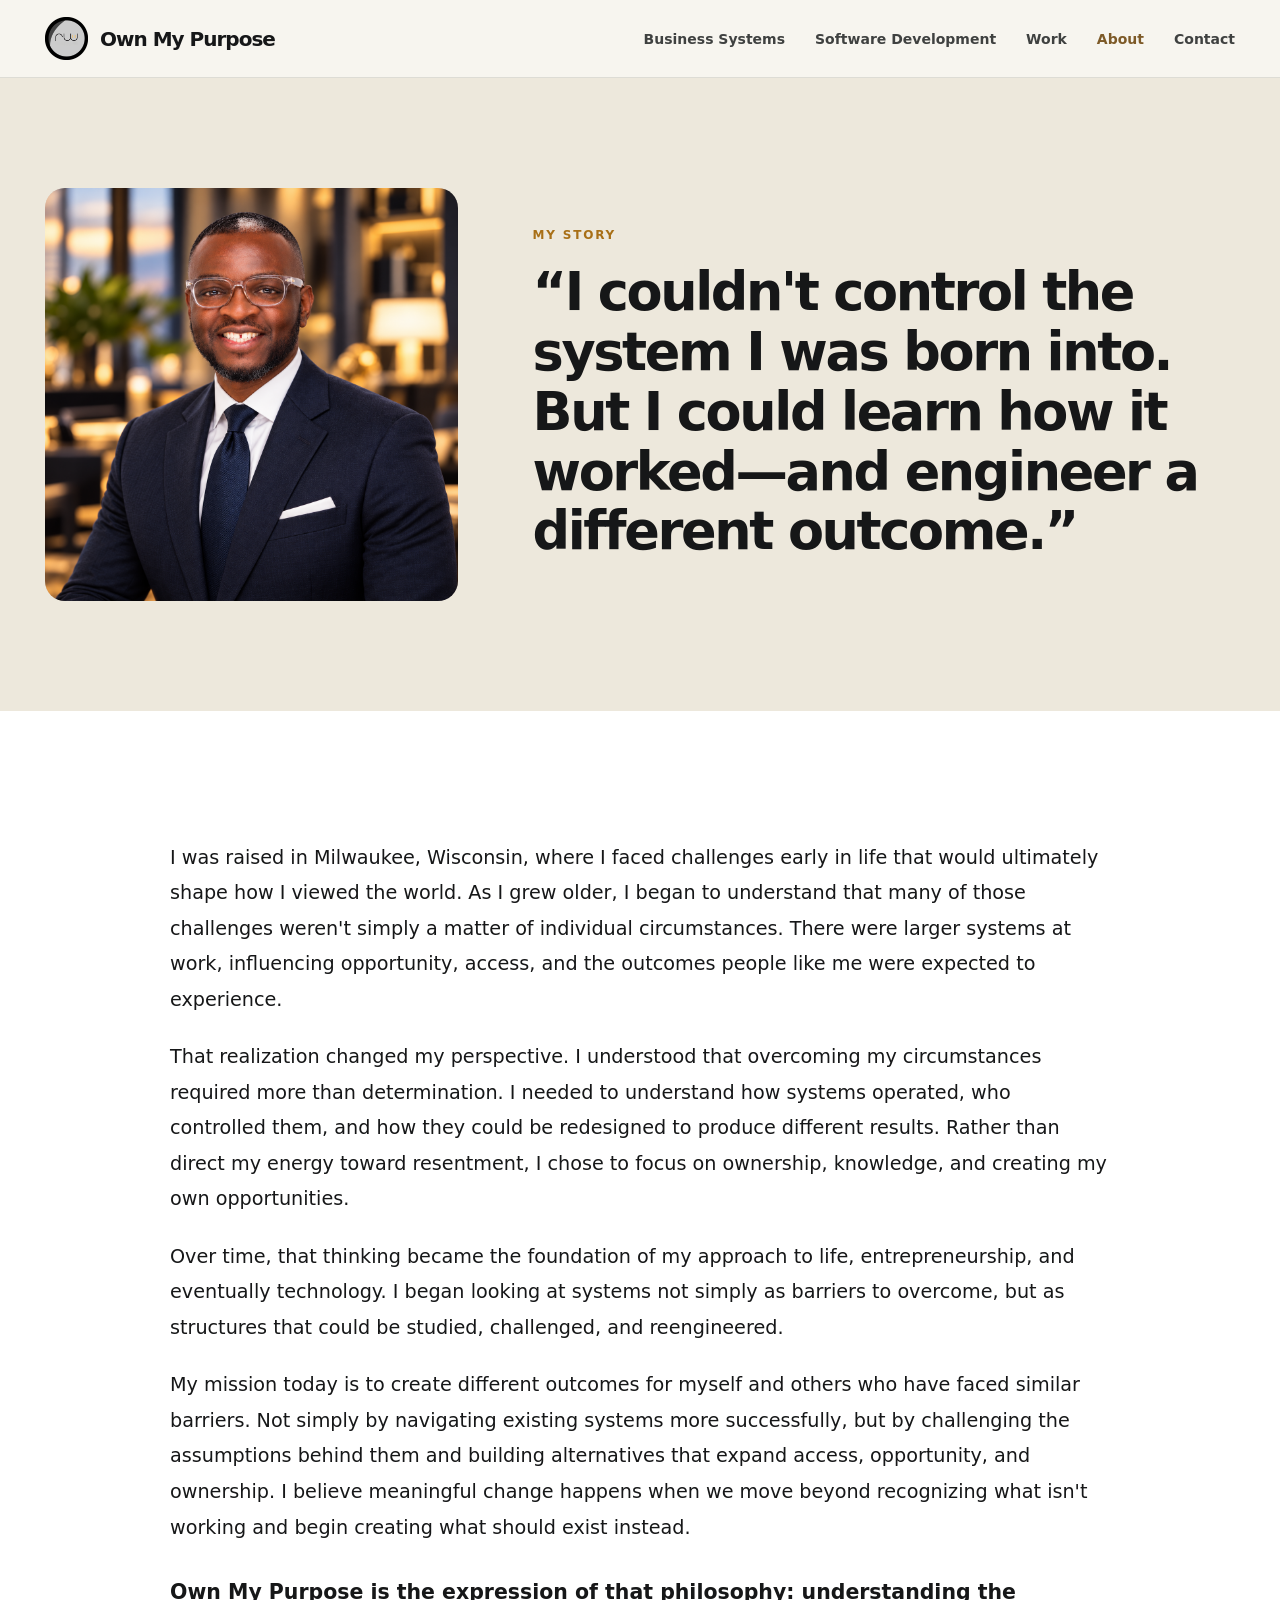
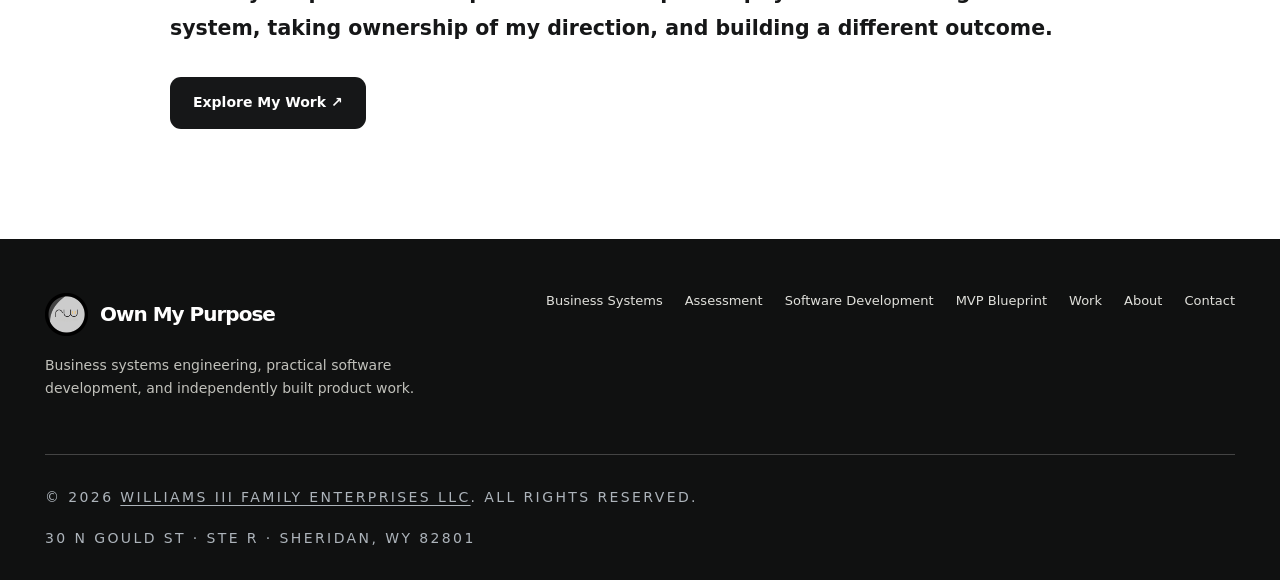
==== commit 87a7ddfd: "Correct About story attribution to reflect broader founder identity" ====
--- a/about/index.html
+++ b/about/index.html
@@ -15,12 +15,12 @@
 <section class="section section--cream">
   <div class="wrap founder-split">
     <div class="founder-photo" style="background:#dfd5c7">
-      <img src="/assets/rwiii%20headshot%20for%20williams%20family%20enterprises.png" alt="Portrait of the Own My Purpose founder" loading="eager" decoding="async">
+      <img src="/assets/rwiii%20headshot%20for%20williams%20family%20enterprises.png" alt="Portrait accompanying the personal story" loading="eager" decoding="async">
     </div>
     <div>
       <p class="eyebrow">MY STORY</p>
       <h1 style="font-size:clamp(2.15rem,4.1vw,3.9rem);line-height:1.14;letter-spacing:-.045em;max-width:780px">“I couldn't control the system I was born into. But I could learn how it worked—and engineer a different outcome.”</h1>
-      <p style="margin-top:24px;font-weight:600">— Founder, Own My Purpose</p>
+      
     </div>
   </div>
 </section>
